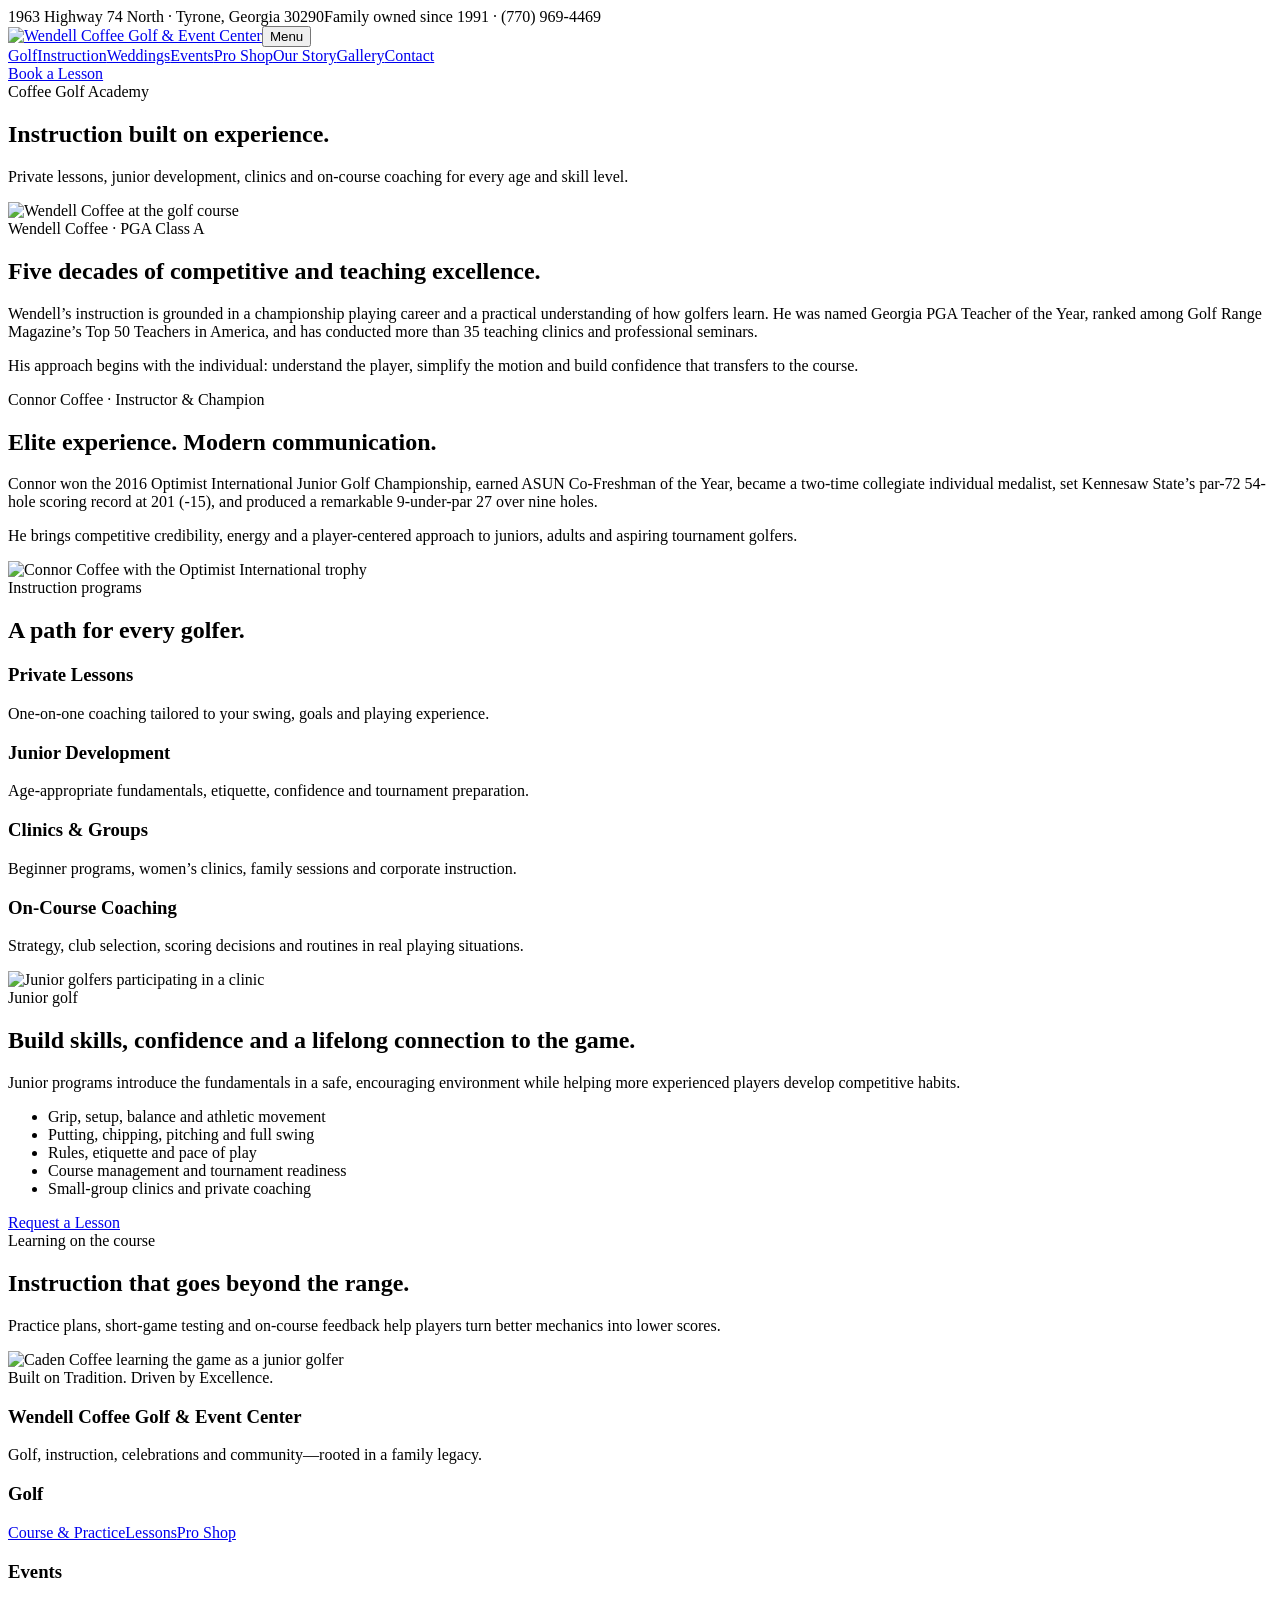
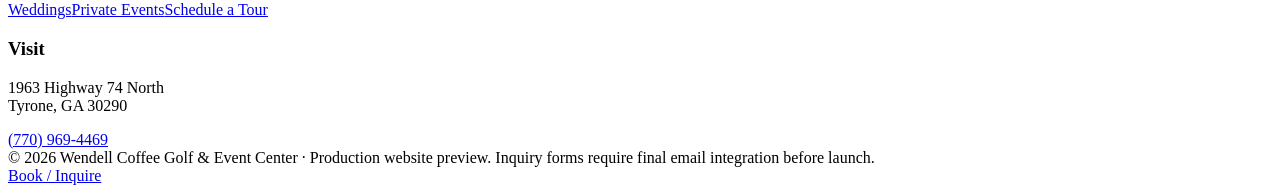
==== academy.html @ 365fe8d8 "Add files via upload" ====
<!doctype html><html lang="en"><head><meta charset="utf-8"><meta name="viewport" content="width=device-width,initial-scale=1"><title>Golf Instruction | Coffee Golf Academy</title><meta name="description" content="Golf lessons with Wendell Coffee and Connor Coffee in Tyrone, Georgia."><link rel="stylesheet" href="assets/css/site.css?v=12"></head><body><div class="top"><div class="wrap"><span>1963 Highway 74 North · Tyrone, Georgia 30290</span><span>Family owned since 1991 · (770) 969-4469</span></div></div><header class="header"><div class="wrap nav"><a class="brand brand-option3" href="index.html"><img src="assets/images/logo-option3-approved.png" alt="Wendell Coffee Golf &amp; Event Center"></a><button class="menuBtn" aria-label="Open navigation">Menu</button><nav class="links"><a href="golf.html">Golf</a><a href="academy.html">Instruction</a><a href="weddings.html">Weddings</a><a href="events.html">Events</a><a href="pro-shop.html">Pro Shop</a><a href="legacy.html">Our Story</a><a href="gallery.html">Gallery</a><a href="contact.html">Contact</a></nav><a class="btn gold" href="contact.html#lesson">Book a Lesson</a></div></header><section class="pagehero academy-hero" style="background-image:url('assets/images/academy-hero-v4.jpg')"><div class="wrap content"><div class="eyebrow">Coffee Golf Academy</div><h1>Instruction built on experience.</h1><p>Private lessons, junior development, clinics and on-course coaching for every age and skill level.</p></div></section><section class="section"><div class="wrap split"><img class="portrait portrait-fit" src="assets/images/wendell-headshot-new.jpg" alt="Wendell Coffee at the golf course"><div><div class="eyebrow">Wendell Coffee · PGA Class A</div><h2>Five decades of competitive and teaching excellence.</h2><p>Wendell’s instruction is grounded in a championship playing career and a practical understanding of how golfers learn. He was named Georgia PGA Teacher of the Year, ranked among Golf Range Magazine’s Top 50 Teachers in America, and has conducted more than 35 teaching clinics and professional seminars.</p><p>His approach begins with the individual: understand the player, simplify the motion and build confidence that transfers to the course.</p></div></div></section><section class="section dark"><div class="wrap split reverse"><div><div class="eyebrow">Connor Coffee · Instructor & Champion</div><h2>Elite experience. Modern communication.</h2><p>Connor won the 2016 Optimist International Junior Golf Championship, earned ASUN Co-Freshman of the Year, became a two-time collegiate individual medalist, set Kennesaw State’s par-72 54-hole scoring record at 201 (-15), and produced a remarkable 9-under-par 27 over nine holes.</p><p>He brings competitive credibility, energy and a player-centered approach to juniors, adults and aspiring tournament golfers.</p></div><img class="portrait" src="assets/images/connor-optimist.jpg" alt="Connor Coffee with the Optimist International trophy"></div></section><section class="section soft"><div class="wrap"><div class="eyebrow center">Instruction programs</div><h2 class="center headline">A path for every golfer.</h2><div class="cards four"><div class="card"><h3>Private Lessons</h3><p>One-on-one coaching tailored to your swing, goals and playing experience.</p></div><div class="card"><h3>Junior Development</h3><p>Age-appropriate fundamentals, etiquette, confidence and tournament preparation.</p></div><div class="card"><h3>Clinics & Groups</h3><p>Beginner programs, women’s clinics, family sessions and corporate instruction.</p></div><div class="card"><h3>On-Course Coaching</h3><p>Strategy, club selection, scoring decisions and routines in real playing situations.</p></div></div></div></section><section class="section"><div class="wrap media-feature"><div class="media-frame"><img src="assets/images/junior-golf-group-new.jpg" alt="Junior golfers participating in a clinic"></div><div><div class="eyebrow">Junior golf</div><h2>Build skills, confidence and a lifelong connection to the game.</h2><p class="lead">Junior programs introduce the fundamentals in a safe, encouraging environment while helping more experienced players develop competitive habits.</p><ul class="checklist"><li>Grip, setup, balance and athletic movement</li><li>Putting, chipping, pitching and full swing</li><li>Rules, etiquette and pace of play</li><li>Course management and tournament readiness</li><li>Small-group clinics and private coaching</li></ul><div class="actions"><a class="btn gold" href="contact.html#lesson">Request a Lesson</a></div></div></div></section><section class="section dark"><div class="wrap split reverse"><div><div class="eyebrow">Learning on the course</div><h2>Instruction that goes beyond the range.</h2><p class="lead">Practice plans, short-game testing and on-course feedback help players turn better mechanics into lower scores.</p></div><img class="wide" src="assets/images/caden-learning-on-course.jpg" alt="Caden Coffee learning the game as a junior golfer"></div></section><footer class="footer"><div class="wrap"><div class="footergrid"><div><div class="eyebrow">Built on Tradition. Driven by Excellence.</div><h3>Wendell Coffee Golf & Event Center</h3><p>Golf, instruction, celebrations and community—rooted in a family legacy.</p></div><div><h3>Golf</h3><a href="golf.html">Course & Practice</a><a href="academy.html">Lessons</a><a href="pro-shop.html">Pro Shop</a></div><div><h3>Events</h3><a href="weddings.html">Weddings</a><a href="events.html">Private Events</a><a href="contact.html">Schedule a Tour</a></div><div><h3>Visit</h3><p>1963 Highway 74 North<br>Tyrone, GA 30290</p><a href="tel:17709694469">(770) 969-4469</a></div></div><div class="copy">© 2026 Wendell Coffee Golf & Event Center · Production website preview. Inquiry forms require final email integration before launch.</div></div></footer><div class="mobileCta"><a class="btn gold" href="contact.html">Book / Inquire</a></div><script src="assets/js/site.js?v=12"></script></body></html>
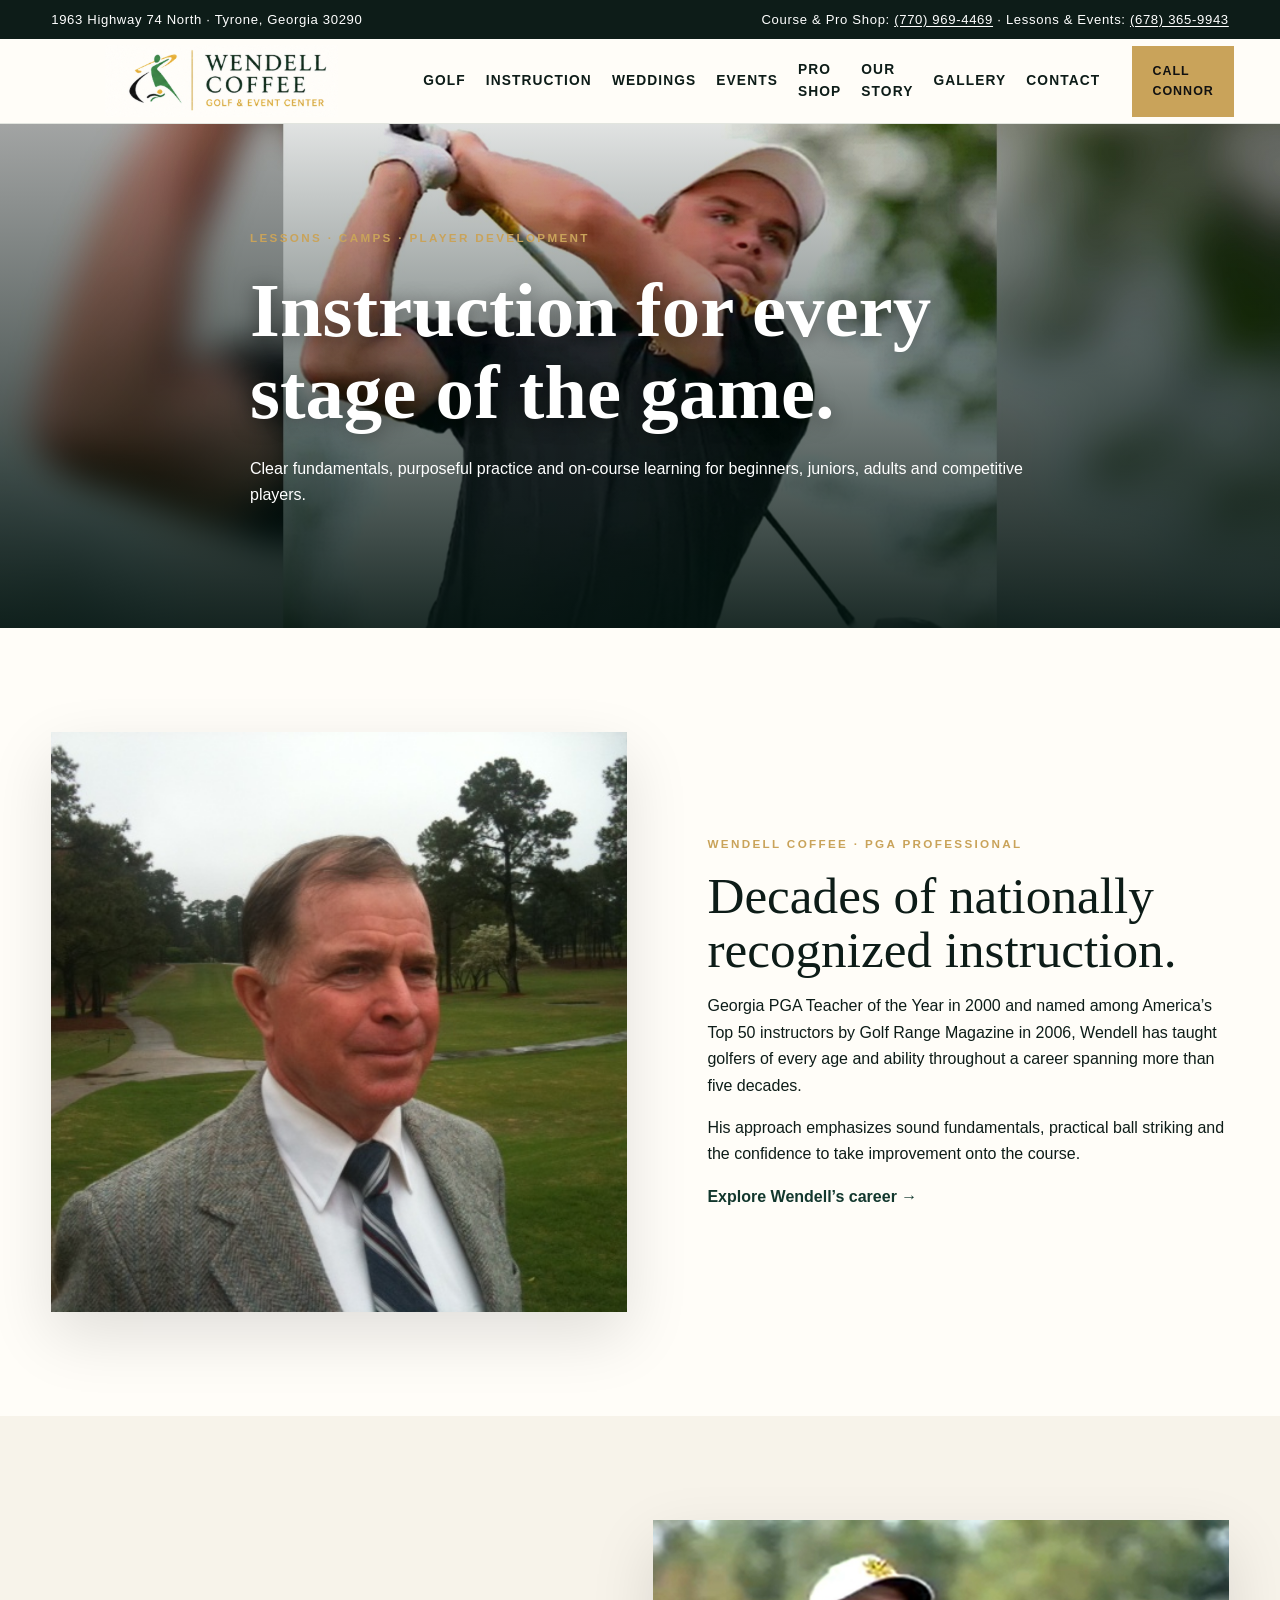
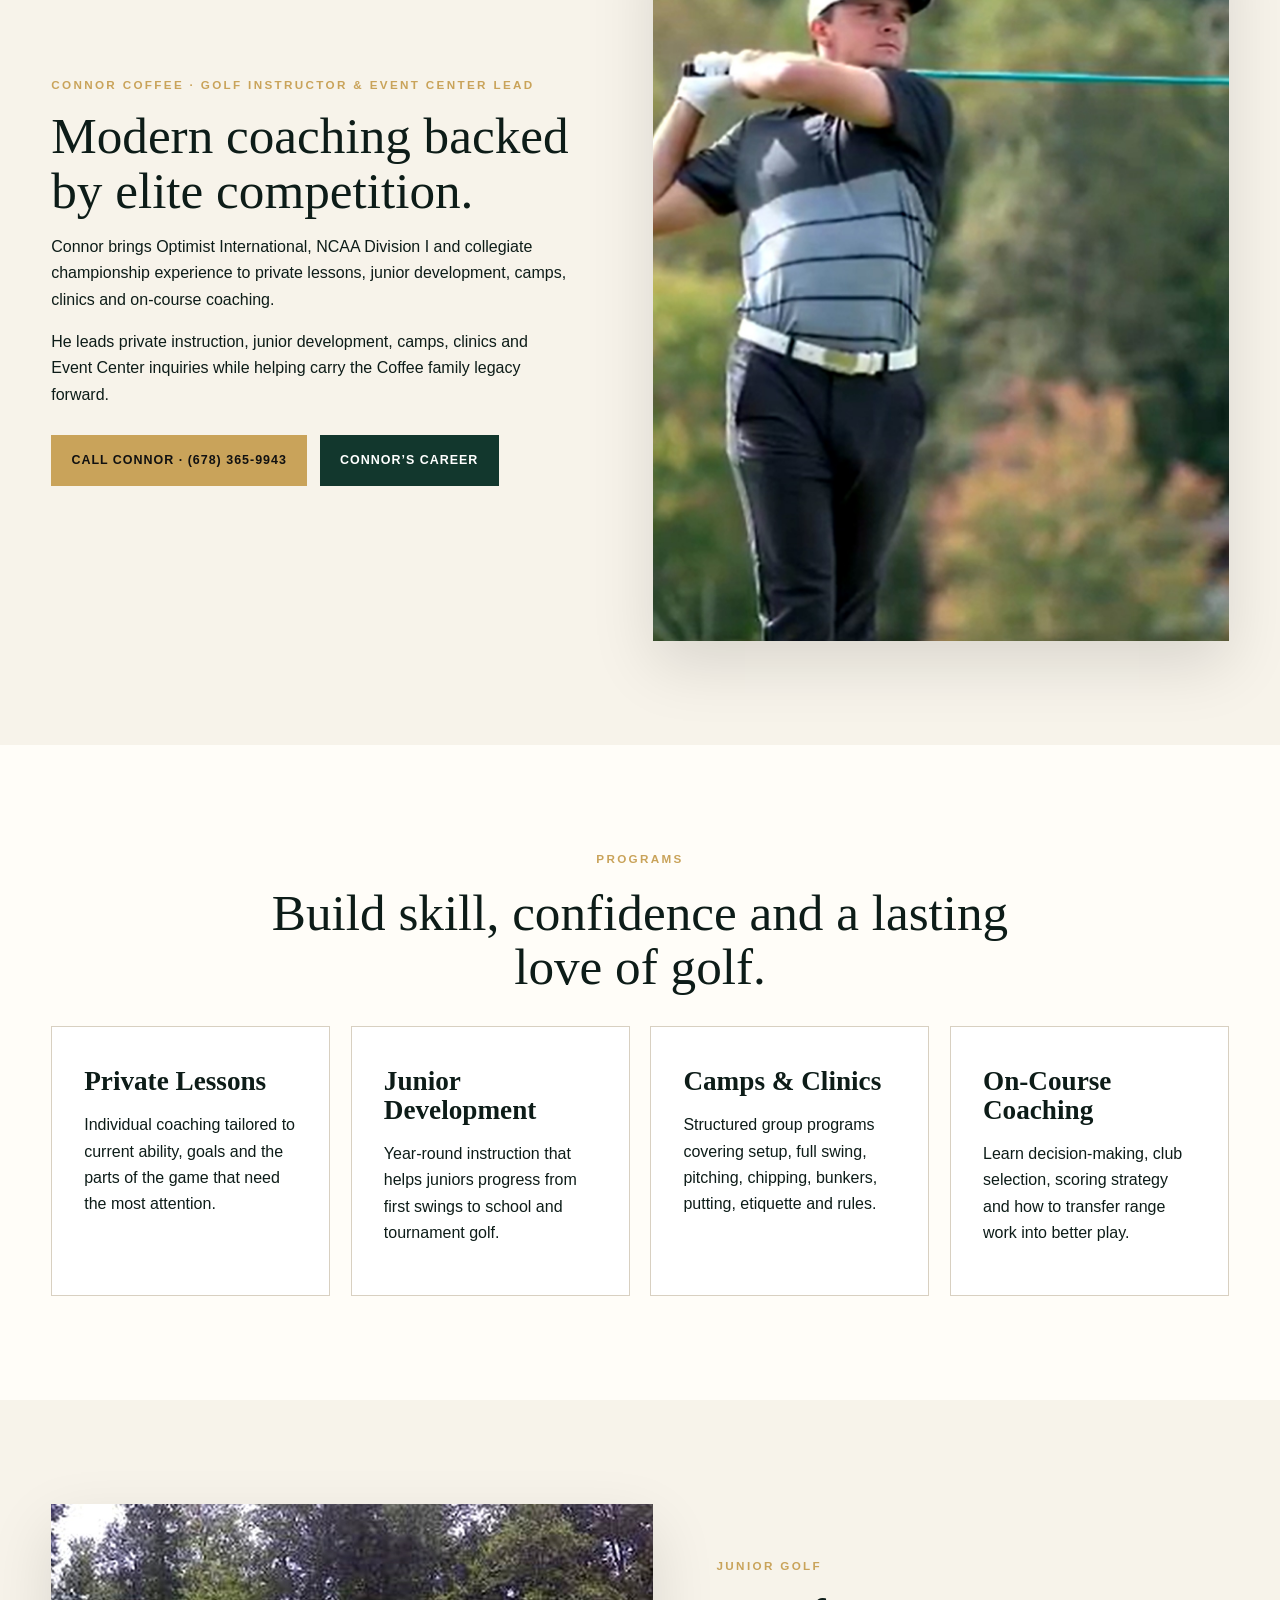
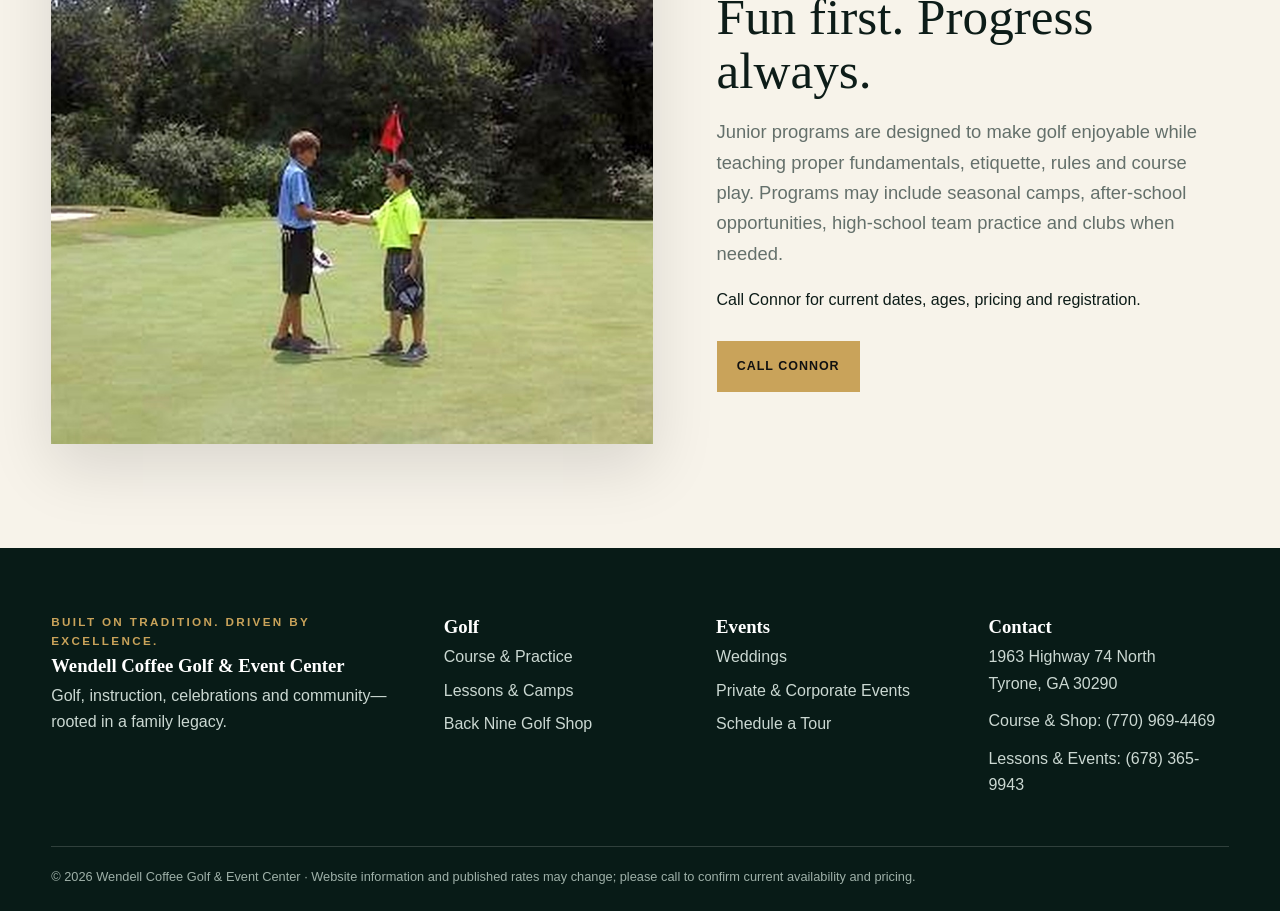
==== commit 35187781: "UPDATED FILES" ====
--- a/academy.html
+++ b/academy.html
@@ -1 +1,5 @@
-<!doctype html><html lang="en"><head><meta charset="utf-8"><meta name="viewport" content="width=device-width,initial-scale=1"><title>Golf Instruction | Coffee Golf Academy</title><meta name="description" content="Golf lessons with Wendell Coffee and Connor Coffee in Tyrone, Georgia."><link rel="stylesheet" href="assets/css/site.css?v=12"></head><body><div class="top"><div class="wrap"><span>1963 Highway 74 North · Tyrone, Georgia 30290</span><span>Family owned since 1991 · (770) 969-4469</span></div></div><header class="header"><div class="wrap nav"><a class="brand brand-option3" href="index.html"><img src="assets/images/logo-option3-approved.png" alt="Wendell Coffee Golf &amp; Event Center"></a><button class="menuBtn" aria-label="Open navigation">Menu</button><nav class="links"><a href="golf.html">Golf</a><a href="academy.html">Instruction</a><a href="weddings.html">Weddings</a><a href="events.html">Events</a><a href="pro-shop.html">Pro Shop</a><a href="legacy.html">Our Story</a><a href="gallery.html">Gallery</a><a href="contact.html">Contact</a></nav><a class="btn gold" href="contact.html#lesson">Book a Lesson</a></div></header><section class="pagehero academy-hero" style="background-image:url('assets/images/academy-hero-v4.jpg')"><div class="wrap content"><div class="eyebrow">Coffee Golf Academy</div><h1>Instruction built on experience.</h1><p>Private lessons, junior development, clinics and on-course coaching for every age and skill level.</p></div></section><section class="section"><div class="wrap split"><img class="portrait portrait-fit" src="assets/images/wendell-headshot-new.jpg" alt="Wendell Coffee at the golf course"><div><div class="eyebrow">Wendell Coffee · PGA Class A</div><h2>Five decades of competitive and teaching excellence.</h2><p>Wendell’s instruction is grounded in a championship playing career and a practical understanding of how golfers learn. He was named Georgia PGA Teacher of the Year, ranked among Golf Range Magazine’s Top 50 Teachers in America, and has conducted more than 35 teaching clinics and professional seminars.</p><p>His approach begins with the individual: understand the player, simplify the motion and build confidence that transfers to the course.</p></div></div></section><section class="section dark"><div class="wrap split reverse"><div><div class="eyebrow">Connor Coffee · Instructor & Champion</div><h2>Elite experience. Modern communication.</h2><p>Connor won the 2016 Optimist International Junior Golf Championship, earned ASUN Co-Freshman of the Year, became a two-time collegiate individual medalist, set Kennesaw State’s par-72 54-hole scoring record at 201 (-15), and produced a remarkable 9-under-par 27 over nine holes.</p><p>He brings competitive credibility, energy and a player-centered approach to juniors, adults and aspiring tournament golfers.</p></div><img class="portrait" src="assets/images/connor-optimist.jpg" alt="Connor Coffee with the Optimist International trophy"></div></section><section class="section soft"><div class="wrap"><div class="eyebrow center">Instruction programs</div><h2 class="center headline">A path for every golfer.</h2><div class="cards four"><div class="card"><h3>Private Lessons</h3><p>One-on-one coaching tailored to your swing, goals and playing experience.</p></div><div class="card"><h3>Junior Development</h3><p>Age-appropriate fundamentals, etiquette, confidence and tournament preparation.</p></div><div class="card"><h3>Clinics & Groups</h3><p>Beginner programs, women’s clinics, family sessions and corporate instruction.</p></div><div class="card"><h3>On-Course Coaching</h3><p>Strategy, club selection, scoring decisions and routines in real playing situations.</p></div></div></div></section><section class="section"><div class="wrap media-feature"><div class="media-frame"><img src="assets/images/junior-golf-group-new.jpg" alt="Junior golfers participating in a clinic"></div><div><div class="eyebrow">Junior golf</div><h2>Build skills, confidence and a lifelong connection to the game.</h2><p class="lead">Junior programs introduce the fundamentals in a safe, encouraging environment while helping more experienced players develop competitive habits.</p><ul class="checklist"><li>Grip, setup, balance and athletic movement</li><li>Putting, chipping, pitching and full swing</li><li>Rules, etiquette and pace of play</li><li>Course management and tournament readiness</li><li>Small-group clinics and private coaching</li></ul><div class="actions"><a class="btn gold" href="contact.html#lesson">Request a Lesson</a></div></div></div></section><section class="section dark"><div class="wrap split reverse"><div><div class="eyebrow">Learning on the course</div><h2>Instruction that goes beyond the range.</h2><p class="lead">Practice plans, short-game testing and on-course feedback help players turn better mechanics into lower scores.</p></div><img class="wide" src="assets/images/caden-learning-on-course.jpg" alt="Caden Coffee learning the game as a junior golfer"></div></section><footer class="footer"><div class="wrap"><div class="footergrid"><div><div class="eyebrow">Built on Tradition. Driven by Excellence.</div><h3>Wendell Coffee Golf & Event Center</h3><p>Golf, instruction, celebrations and community—rooted in a family legacy.</p></div><div><h3>Golf</h3><a href="golf.html">Course & Practice</a><a href="academy.html">Lessons</a><a href="pro-shop.html">Pro Shop</a></div><div><h3>Events</h3><a href="weddings.html">Weddings</a><a href="events.html">Private Events</a><a href="contact.html">Schedule a Tour</a></div><div><h3>Visit</h3><p>1963 Highway 74 North<br>Tyrone, GA 30290</p><a href="tel:17709694469">(770) 969-4469</a></div></div><div class="copy">© 2026 Wendell Coffee Golf & Event Center · Production website preview. Inquiry forms require final email integration before launch.</div></div></footer><div class="mobileCta"><a class="btn gold" href="contact.html">Book / Inquire</a></div><script src="assets/js/site.js?v=12"></script></body></html>+<!doctype html><html lang="en"><head><meta charset="utf-8"><meta name="viewport" content="width=device-width,initial-scale=1"><title>Golf Instruction & Junior Golf | Wendell Coffee Golf Center</title><meta name="description" content="Private golf lessons, junior golf, camps, clinics and on-course coaching led by Wendell and Connor Coffee."><link rel="stylesheet" href="assets/css/site.css?v=14"></head><body class=""><div class="top"><div class="wrap"><span>1963 Highway 74 North · Tyrone, Georgia 30290</span><span>Course & Pro Shop: <a href="tel:17709694469">(770) 969-4469</a> · Lessons & Events: <a href="tel:16783659943">(678) 365-9943</a></span></div></div><header class="header"><div class="wrap nav"><a class="brand brand-option3" href="index.html"><img src="assets/images/logo-option3-approved.png" alt="Wendell Coffee Golf &amp; Event Center"></a><button class="menuBtn" aria-label="Open navigation">Menu</button><nav class="links"><a href="golf.html">Golf</a><a href="academy.html">Instruction</a><a href="weddings.html">Weddings</a><a href="events.html">Events</a><a href="pro-shop.html">Pro Shop</a><a href="legacy.html">Our Story</a><a href="gallery.html">Gallery</a><a href="contact.html">Contact</a></nav><a class="btn gold" href="tel:16783659943">Call Connor</a></div></header><section class="pagehero academy-hero" style="background-image:url('assets/images/academy-hero-v4.jpg')"><div class="wrap content"><div class="eyebrow">Lessons · Camps · Player Development</div><h1>Instruction for every stage of the game.</h1><p>Clear fundamentals, purposeful practice and on-course learning for beginners, juniors, adults and competitive players.</p></div></section>
+<section class="section"><div class="wrap split"><img class="portrait" src="assets/images/wendell-headshot-new.jpg" alt="Wendell Coffee teaching golf"><div><div class="eyebrow">Wendell Coffee · PGA Professional</div><h2>Decades of nationally recognized instruction.</h2><p>Georgia PGA Teacher of the Year in 2000 and named among America’s Top 50 instructors by Golf Range Magazine in 2006, Wendell has taught golfers of every age and ability throughout a career spanning more than five decades.</p><p>His approach emphasizes sound fundamentals, practical ball striking and the confidence to take improvement onto the course.</p><a class="textlink" href="legacy.html#wendell">Explore Wendell’s career →</a></div></div></section>
+<section class="section soft"><div class="wrap split reverse"><div><div class="eyebrow">Connor Coffee · Golf Instructor & Event Center Lead</div><h2>Modern coaching backed by elite competition.</h2><p>Connor brings Optimist International, NCAA Division I and collegiate championship experience to private lessons, junior development, camps, clinics and on-course coaching.</p><p>He leads private instruction, junior development, camps, clinics and Event Center inquiries while helping carry the Coffee family legacy forward.</p><div class="actions"><a class="btn gold" href="tel:16783659943">Call Connor · (678) 365-9943</a><a class="btn dark" href="legacy.html#connor">Connor’s Career</a></div></div><img class="portrait" src="assets/images/connor-legacy-v7.jpg" alt="Connor Coffee competing"></div></section>
+<section class="section"><div class="wrap"><div class="eyebrow center">Programs</div><h2 class="center headline">Build skill, confidence and a lasting love of golf.</h2><div class="cards four"><article class="card"><h3>Private Lessons</h3><p>Individual coaching tailored to current ability, goals and the parts of the game that need the most attention.</p></article><article class="card"><h3>Junior Development</h3><p>Year-round instruction that helps juniors progress from first swings to school and tournament golf.</p></article><article class="card"><h3>Camps & Clinics</h3><p>Structured group programs covering setup, full swing, pitching, chipping, bunkers, putting, etiquette and rules.</p></article><article class="card"><h3>On-Course Coaching</h3><p>Learn decision-making, club selection, scoring strategy and how to transfer range work into better play.</p></article></div></div></section>
+<section class="section soft"><div class="wrap media-feature"><div class="media-frame"><img src="assets/images/caden-learning-on-course.jpg" alt="Caden Coffee learning golf as a junior"></div><div><div class="eyebrow">Junior golf</div><h2>Fun first. Progress always.</h2><p class="lead">Junior programs are designed to make golf enjoyable while teaching proper fundamentals, etiquette, rules and course play. Programs may include seasonal camps, after-school opportunities, high-school team practice and clubs when needed.</p><p>Call Connor for current dates, ages, pricing and registration.</p><div class="actions"><a class="btn gold" href="tel:16783659943">Call Connor</a></div></div></div></section><footer class="footer"><div class="wrap"><div class="footergrid"><div><div class="eyebrow">Built on Tradition. Driven by Excellence.</div><h3>Wendell Coffee Golf &amp; Event Center</h3><p>Golf, instruction, celebrations and community—rooted in a family legacy.</p></div><div><h3>Golf</h3><a href="golf.html">Course & Practice</a><a href="academy.html">Lessons & Camps</a><a href="pro-shop.html">Back Nine Golf Shop</a></div><div><h3>Events</h3><a href="weddings.html">Weddings</a><a href="events.html">Private & Corporate Events</a><a href="contact.html">Schedule a Tour</a></div><div><h3>Contact</h3><p>1963 Highway 74 North<br>Tyrone, GA 30290</p><a href="tel:17709694469">Course & Shop: (770) 969-4469</a><a href="tel:16783659943">Lessons & Events: (678) 365-9943</a></div></div><div class="copy">© 2026 Wendell Coffee Golf & Event Center · Website information and published rates may change; please call to confirm current availability and pricing.</div></div></footer><div class="mobileCta"><a class="btn gold" href="tel:16783659943">Call Connor</a></div><script src="assets/js/site.js?v=14"></script></body></html>
--- a/assets/css/site.css
+++ b/assets/css/site.css
@@ -0,0 +1,49 @@
+
+:root{--ink:#0d1c18;--forest:#12372d;--forest2:#0b2b24;--gold:#c9a35a;--ivory:#f7f3ea;--paper:#fffdf8;--muted:#64706b;--line:#d8d0c1;--shadow:0 24px 60px rgba(0,0,0,.12)}
+*{box-sizing:border-box}html{scroll-behavior:smooth}body{margin:0;font-family:Inter,Arial,sans-serif;color:var(--ink);background:var(--paper);line-height:1.65}img{display:block;width:100%}a{color:inherit;text-decoration:none}.wrap{width:min(1180px,92vw);margin:auto}.top{background:var(--ink);color:#fff;font-size:.82rem;letter-spacing:.05em}.top .wrap{display:flex;justify-content:space-between;padding:.55rem 0}.header{position:sticky;top:0;z-index:20;background:rgba(255,253,248,.96);backdrop-filter:blur(14px);border-bottom:1px solid rgba(18,55,45,.12)}.nav{display:flex;align-items:center;gap:2rem;min-height:84px}.brand{display:flex;align-items:center;gap:.9rem;margin-right:auto}.brand img{width:56px;height:56px;object-fit:contain}.brand strong{display:block;font-family:Georgia,serif;font-size:1.18rem;letter-spacing:.03em}.brand small{display:block;text-transform:uppercase;letter-spacing:.15em;font-size:.65rem}.links{display:flex;gap:1.25rem;align-items:center}.links a{font-size:.86rem;text-transform:uppercase;letter-spacing:.08em;font-weight:700}.links a:hover{color:var(--gold)}.menuBtn{display:none}.btn{display:inline-flex;align-items:center;justify-content:center;padding:.88rem 1.2rem;border:1px solid var(--forest);font-weight:800;text-transform:uppercase;letter-spacing:.08em;font-size:.78rem;transition:.25s}.btn:hover{transform:translateY(-2px)}.btn.gold{background:var(--gold);border-color:var(--gold);color:#111}.btn.dark{background:var(--forest);color:#fff}.btn.light{border-color:#fff;color:#fff}.hero{min-height:78vh;display:flex;align-items:flex-end;position:relative;background-size:cover;background-position:center}.hero:after{content:"";position:absolute;inset:0;background:linear-gradient(90deg,rgba(3,18,15,.88),rgba(3,18,15,.3) 60%,rgba(3,18,15,.15))}.hero .content{position:relative;z-index:1;color:#fff;padding:7rem 0 6rem;max-width:760px}.eyebrow{text-transform:uppercase;letter-spacing:.2em;font-weight:800;font-size:.73rem;color:var(--gold)}h1,h2,h3{font-family:Georgia,serif;line-height:1.06;margin:.3em 0}.hero h1{font-size:clamp(3rem,7vw,6.8rem);font-weight:500}.hero h1 em{color:var(--gold);font-weight:400}.hero p{font-size:1.15rem;max-width:680px}.actions{display:flex;gap:.8rem;flex-wrap:wrap;margin-top:1.7rem}.section{padding:6.5rem 0}.section.dark{background:var(--forest2);color:#fff}.section.soft{background:var(--ivory)}.section h2{font-size:clamp(2.2rem,4vw,4.4rem);font-weight:500}.lead{font-size:1.15rem;color:var(--muted)}.dark .lead{color:#d9e3de}.split{display:grid;grid-template-columns:1.05fr .95fr;gap:5rem;align-items:center}.split.reverse{grid-template-columns:.95fr 1.05fr}.portrait{min-height:580px;object-fit:cover;box-shadow:var(--shadow)}.wide{aspect-ratio:16/8;object-fit:cover;box-shadow:var(--shadow)}.story-image{min-height:520px;object-fit:cover}.feature-band{position:relative;min-height:620px;background-size:cover;background-position:center;display:flex;align-items:center}.feature-band:after{content:"";position:absolute;inset:0;background:linear-gradient(90deg,rgba(5,20,16,.86),rgba(5,20,16,.2))}.feature-band .panel{position:relative;z-index:1;color:#fff;width:min(600px,90vw);margin-left:max(4vw,calc((100vw - 1180px)/2));padding:3rem;background:rgba(7,31,25,.72);border-left:4px solid var(--gold);backdrop-filter:blur(8px)}.feature-band h2{font-size:clamp(2.4rem,5vw,4.8rem)}.stats{display:flex;justify-content:space-between;gap:1rem;flex-wrap:wrap;border-top:1px solid rgba(255,255,255,.25);border-bottom:1px solid rgba(255,255,255,.25);padding:2rem 0}.stat strong{display:block;font-family:Georgia,serif;font-size:2.6rem;color:var(--gold)}.stat span{font-size:.8rem;text-transform:uppercase;letter-spacing:.11em}.pagehero{min-height:56vh;display:flex;align-items:flex-end;position:relative;background-size:cover;background-position:center}.pagehero:after{content:"";position:absolute;inset:0;background:linear-gradient(0deg,rgba(3,20,16,.9),rgba(3,20,16,.12))}.pagehero .content{position:relative;z-index:1;color:#fff;padding:5rem 0}.pagehero h1{font-size:clamp(3.1rem,6vw,6rem)}.stack{display:flex;flex-direction:column;gap:6rem}.stack article{display:grid;grid-template-columns:1.1fr .9fr;gap:4rem;align-items:center}.stack article:nth-child(even){grid-template-columns:.9fr 1.1fr}.stack article:nth-child(even) img{order:2}.stack img{aspect-ratio:16/10;object-fit:cover;box-shadow:var(--shadow)}.timeline{border-left:2px solid var(--gold);padding-left:2rem}.timeline .item{margin:0 0 2.4rem}.timeline strong{color:var(--gold);font-size:1.4rem}.quote{font-family:Georgia,serif;font-size:2rem;line-height:1.3;border-left:4px solid var(--gold);padding-left:2rem}.gallery-flow{display:flex;flex-direction:column;gap:5rem}.gallery-item{display:grid;grid-template-columns:1fr .65fr;gap:3rem;align-items:center}.gallery-item:nth-child(even){grid-template-columns:.65fr 1fr}.gallery-item:nth-child(even) img{order:2}.gallery-item img{max-height:760px;object-fit:cover;box-shadow:var(--shadow)}.caption h3{font-size:2rem}.tag{font-size:.75rem;text-transform:uppercase;letter-spacing:.16em;color:var(--gold);font-weight:800}.form{display:grid;gap:1rem}.form input,.form textarea,.form select{padding:1rem;border:1px solid var(--line);background:#fff;font:inherit}.form textarea{min-height:150px}.footer{background:#081b17;color:#fff;padding:4rem 0 1.5rem}.footergrid{display:grid;grid-template-columns:1.5fr 1fr 1fr 1fr;gap:2rem}.footer a,.footer p{display:block;color:#cbd8d2;margin:.45rem 0}.copy{border-top:1px solid rgba(255,255,255,.16);margin-top:2.5rem;padding-top:1.2rem;color:#9eb0a8;font-size:.8rem}.notice{background:#f0e6d1;border-left:4px solid var(--gold);padding:1rem 1.2rem}.cards{display:grid;grid-template-columns:repeat(3,1fr);gap:1.3rem}.card{background:#fff;padding:2rem;border:1px solid var(--line)}.card h3{font-size:1.7rem}.mobileCta{display:none}
+@media(max-width:900px){.links{display:none;position:absolute;left:0;right:0;top:84px;background:var(--paper);padding:1rem 4vw;flex-direction:column;align-items:flex-start;border-bottom:1px solid var(--line)}.links.open{display:flex}.menuBtn{display:block;border:1px solid var(--forest);background:transparent;padding:.7rem}.nav>.btn{display:none}.split,.split.reverse,.stack article,.stack article:nth-child(even),.gallery-item,.gallery-item:nth-child(even),.footergrid,.cards{grid-template-columns:1fr}.stack article:nth-child(even) img,.gallery-item:nth-child(even) img{order:0}.hero{min-height:70vh}.hero .content{padding:5rem 0}.section{padding:4.2rem 0}.portrait{min-height:420px}.feature-band .panel{margin:2rem;width:auto}.top .wrap{flex-direction:column;gap:.2rem}.mobileCta{display:block;position:fixed;bottom:16px;right:16px;z-index:30}.mobileCta .btn{box-shadow:0 8px 25px rgba(0,0,0,.25)}}
+
+/* v4 refinement */
+.hero-v4{background-position:center 48%}.center{text-align:center}.headline{max-width:820px;margin:.35em auto 2rem}.profile-grid{display:grid;grid-template-columns:1fr 1fr;gap:2rem}.profile-card{display:grid;grid-template-columns:220px 1fr;gap:1.6rem;align-items:center;border:1px solid var(--line);background:#fff;padding:1.3rem}.profile-card img{width:220px;height:300px;object-fit:cover}.profile-card h3{font-size:2rem}.textlink{font-weight:800;color:var(--forest)}.home-stats{margin-top:3rem;color:var(--ink)}.home-stats .stat span{color:var(--muted)}.media-feature{display:grid;grid-template-columns:1.08fr .92fr;gap:4rem;align-items:center}.media-feature.reverse{grid-template-columns:.92fr 1.08fr}.media-feature.reverse>div:first-child{order:1}.media-feature.reverse>.media-frame{order:2}.media-frame{height:540px;background:#e8e4da;overflow:hidden;box-shadow:var(--shadow)}.media-frame img{width:100%;height:100%;object-fit:cover}.media-frame.contain img{object-fit:contain;background:#ece7dc}.academy-hero{background-position:center 40%}.wedding-pagehero{background-position:center 44%}.portrait-fit{object-position:center 30%}.fit-contain{object-fit:contain!important;background:#eee8dc}.cards.four{grid-template-columns:repeat(4,1fr)}.checklist{padding-left:1.2rem}.checklist li{margin:.5rem 0}.event-grid{display:grid;grid-template-columns:repeat(3,1fr);gap:1.5rem}.event-grid article{background:#fff;border:1px solid var(--line);padding-bottom:1.3rem}.event-grid img{aspect-ratio:4/3;object-fit:cover}.event-grid h3,.event-grid p{margin-left:1.2rem;margin-right:1.2rem}.gallery-grid{display:grid;grid-template-columns:repeat(3,1fr);gap:1.3rem}.gallery-grid figure{margin:0;background:#fff;border:1px solid var(--line);overflow:hidden}.gallery-grid img{width:100%;height:320px;object-fit:cover}.gallery-grid figcaption{padding:1rem 1.1rem;font-family:Georgia,serif;font-size:1.05rem}.gallery-grid figcaption span{display:block;color:var(--gold);font-family:Inter,Arial,sans-serif;text-transform:uppercase;letter-spacing:.14em;font-size:.7rem;font-weight:800;margin-bottom:.25rem}.stack article img.fit-contain{height:520px;aspect-ratio:auto}.pagehero{background-color:#15382f}.pagehero .content{max-width:780px}.pagehero h1{text-shadow:0 3px 20px rgba(0,0,0,.5)}
+@media(max-width:1050px){.profile-card{grid-template-columns:160px 1fr}.profile-card img{width:160px;height:240px}.cards.four{grid-template-columns:repeat(2,1fr)}}
+@media(max-width:900px){.profile-grid,.media-feature,.media-feature.reverse,.event-grid,.gallery-grid{grid-template-columns:1fr}.media-feature.reverse>div:first-child,.media-feature.reverse>.media-frame{order:initial}.profile-card{grid-template-columns:130px 1fr}.profile-card img{width:130px;height:190px}.media-frame{height:380px}.gallery-grid{grid-template-columns:repeat(2,1fr)}.gallery-grid img{height:260px}}
+@media(max-width:580px){.profile-card{grid-template-columns:1fr}.profile-card img{width:100%;height:340px}.cards.four,.gallery-grid{grid-template-columns:1fr}.gallery-grid img{height:300px}}
+
+/* v5 production punch-list refinements */
+.hero-v4{background-position:center 48%}
+.pagehero[style*="par3-hero-ai"]{background-position:center 52%}
+.wedding-pagehero{background-position:center 50%}
+.pagehero[style*="events-reception-ai"]{background-position:center 48%}
+.stack img,.event-grid img,.gallery-grid img{aspect-ratio:16/9;object-fit:cover}
+.stack article img.fit-contain{height:auto;aspect-ratio:16/9;object-fit:cover!important;background:transparent}
+.gallery-grid img{height:auto;aspect-ratio:16/9}
+.event-grid img{height:auto}
+.media-frame img{object-position:center}
+
+/* v6 requested image-fit corrections */
+.gallery-grid img.full-view{object-fit:contain;background:#10251f}
+.stack img.full-view{object-fit:contain!important;background:#10251f}
+.pagehero[style*="events-hero-v6"]{background-position:center 50%}
+
+/* Version 7 refinements */
+.brand img{background:#fffdf8;border-radius:12px;padding:3px;box-shadow:0 1px 5px rgba(0,0,0,.08)}
+.pagehero[style*="events-hero-v7"]{background-position:center 48%}
+
+/* Version 8 refinements */
+.brand img{background:transparent;border-radius:0;padding:0;box-shadow:none;image-rendering:auto}
+.pagehero[style*="events-hero-v8"]{background-position:center 52%}
+
+/* Version 10: selected Option 3 primary logo */
+.brand-option3{display:flex;align-items:center;flex:0 0 auto;margin-right:auto}.brand-option3 img{width:330px;height:auto;max-height:72px;object-fit:contain}@media (max-width:1180px){.brand-option3 img{width:265px}.nav{gap:1rem}}@media (max-width:760px){.brand-option3 img{width:220px;max-height:62px}}@media (max-width:440px){.brand-option3 img{width:185px}}
+
+/* Version 11: approved Option 3 logo image, no overlays */
+.brand-option3{display:flex;align-items:center;flex:0 0 auto;margin-right:auto;overflow:visible}
+.brand-option3 img{display:block;width:340px!important;height:auto!important;max-height:72px!important;object-fit:contain!important;background:transparent!important;border:0!important;border-radius:0!important;padding:0!important;box-shadow:none!important;filter:none!important;mix-blend-mode:normal!important;opacity:1!important}
+@media(max-width:1180px){.brand-option3 img{width:270px!important}}
+@media(max-width:760px){.brand-option3 img{width:220px!important;max-height:62px!important}}
+@media(max-width:440px){.brand-option3 img{width:185px!important}}
+
+/* Version 13: production information, leadership and pricing */
+.top a{color:#fff;text-decoration:underline;text-underline-offset:2px}.leadership-note{margin:2.2rem auto 0;padding:1.5rem 1.8rem;border-left:4px solid var(--gold);background:var(--ivory);max-width:820px}.leadership-note strong{font-family:Georgia,serif;font-size:1.6rem;margin-right:.7rem}.leadership-note span{color:var(--gold);font-weight:800;text-transform:uppercase;letter-spacing:.08em;font-size:.75rem}.leadership-note p{margin:.45rem 0 0}.price-grid{display:grid;grid-template-columns:repeat(4,1fr);gap:1.2rem}.price-card{background:#fff;border:1px solid var(--line);padding:1.6rem;text-align:center}.price-card h3{font-size:1.35rem}.price-card strong{display:block;font-family:Georgia,serif;color:var(--forest);font-size:2.25rem;line-height:1.1;margin:.5rem 0 .1rem}.price-card span{display:block;color:var(--muted);font-size:.85rem;margin-bottom:.5rem}.dark-prices .price-card{background:rgba(255,255,255,.06);border-color:rgba(255,255,255,.2)}.dark-prices .price-card strong{color:var(--gold)}.dark-prices .price-card span{color:#d9e3de}.fineprint{margin:1.5rem auto 0;max-width:900px;color:var(--muted);font-size:.9rem}.dark .fineprint{color:#cbd8d2}.leadership-contact{display:grid;grid-template-columns:repeat(3,1fr);gap:1.4rem}.contact-card{padding:2rem;border:1px solid var(--line);background:#fff}.contact-card.featured{border-top:5px solid var(--gold);box-shadow:var(--shadow)}.contact-card h2{font-size:2.2rem}.footergrid a[href^="tel"]{margin-top:.7rem}.event-grid article{height:100%}.event-grid article p{color:var(--muted)}
+@media(max-width:900px){.price-grid,.leadership-contact{grid-template-columns:1fr 1fr}}
+@media(max-width:580px){.price-grid,.leadership-contact{grid-template-columns:1fr}.top .wrap span:last-child{font-size:.76rem}}
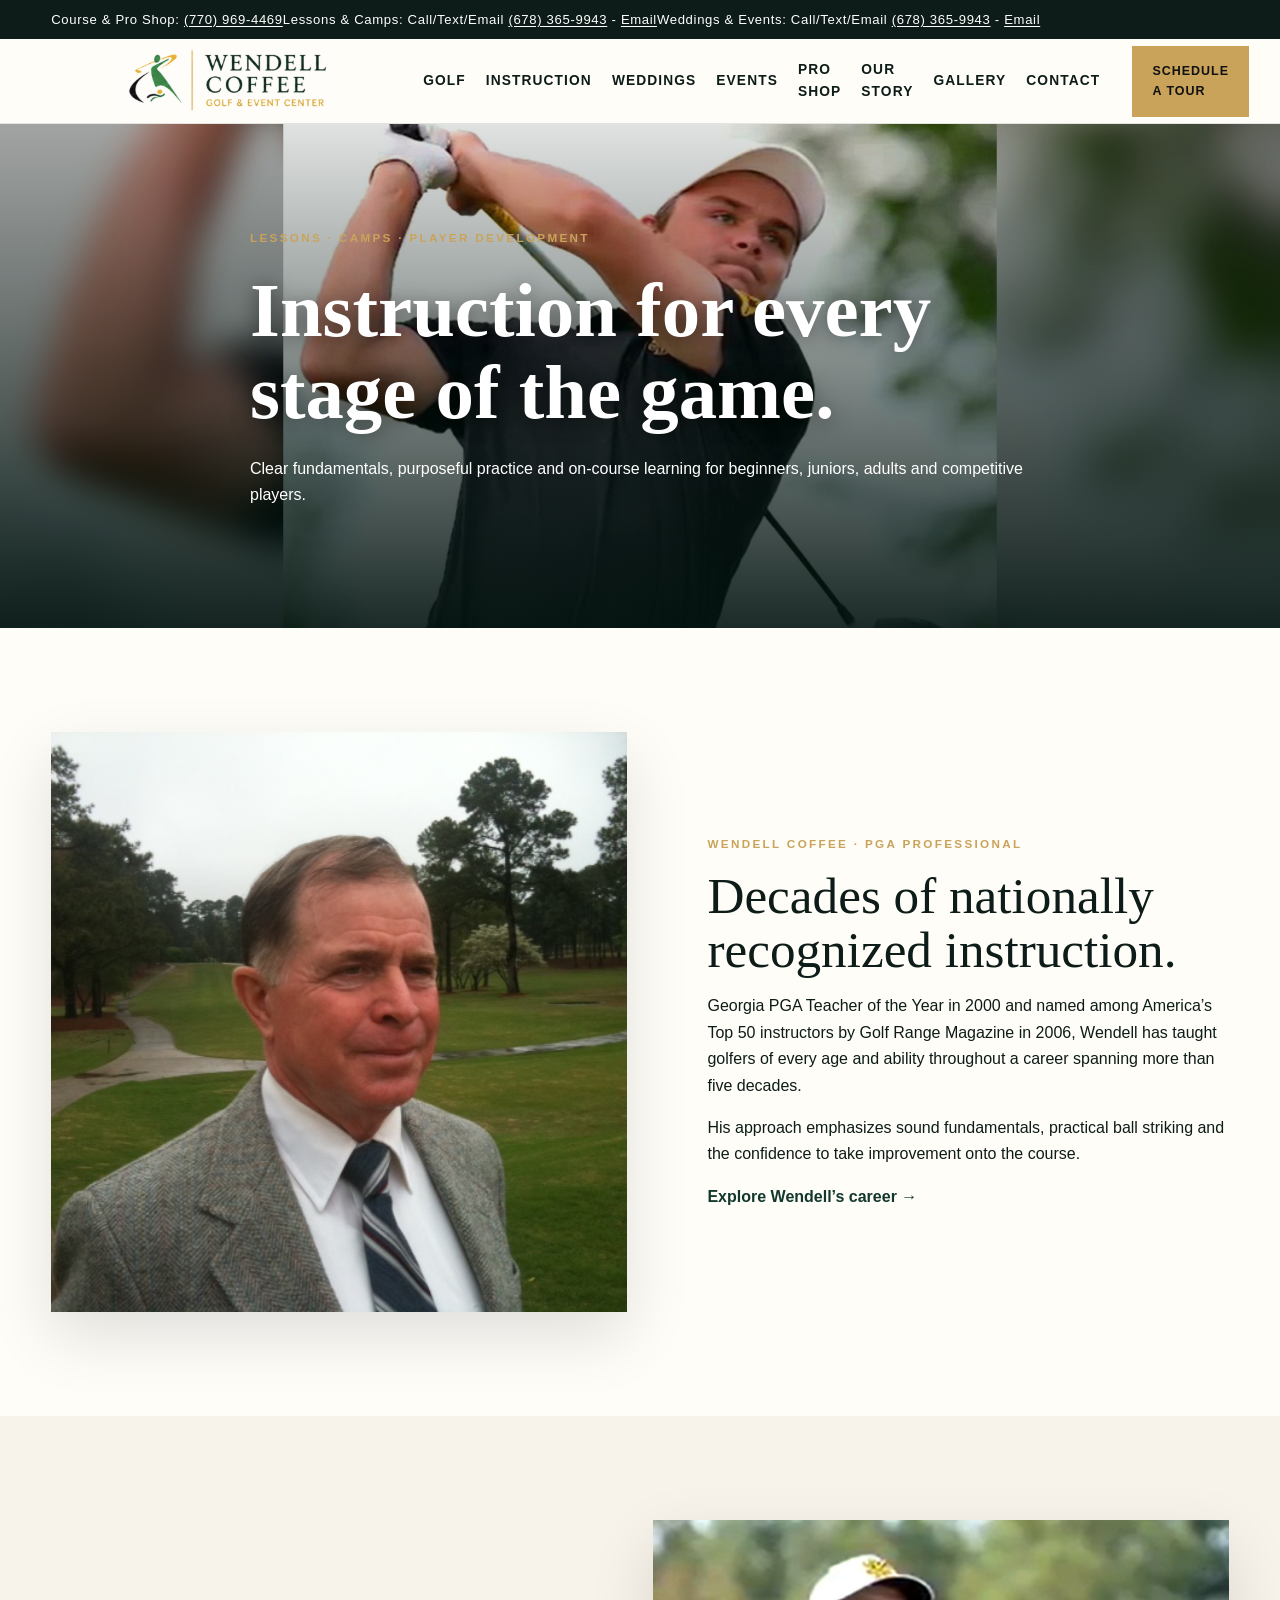
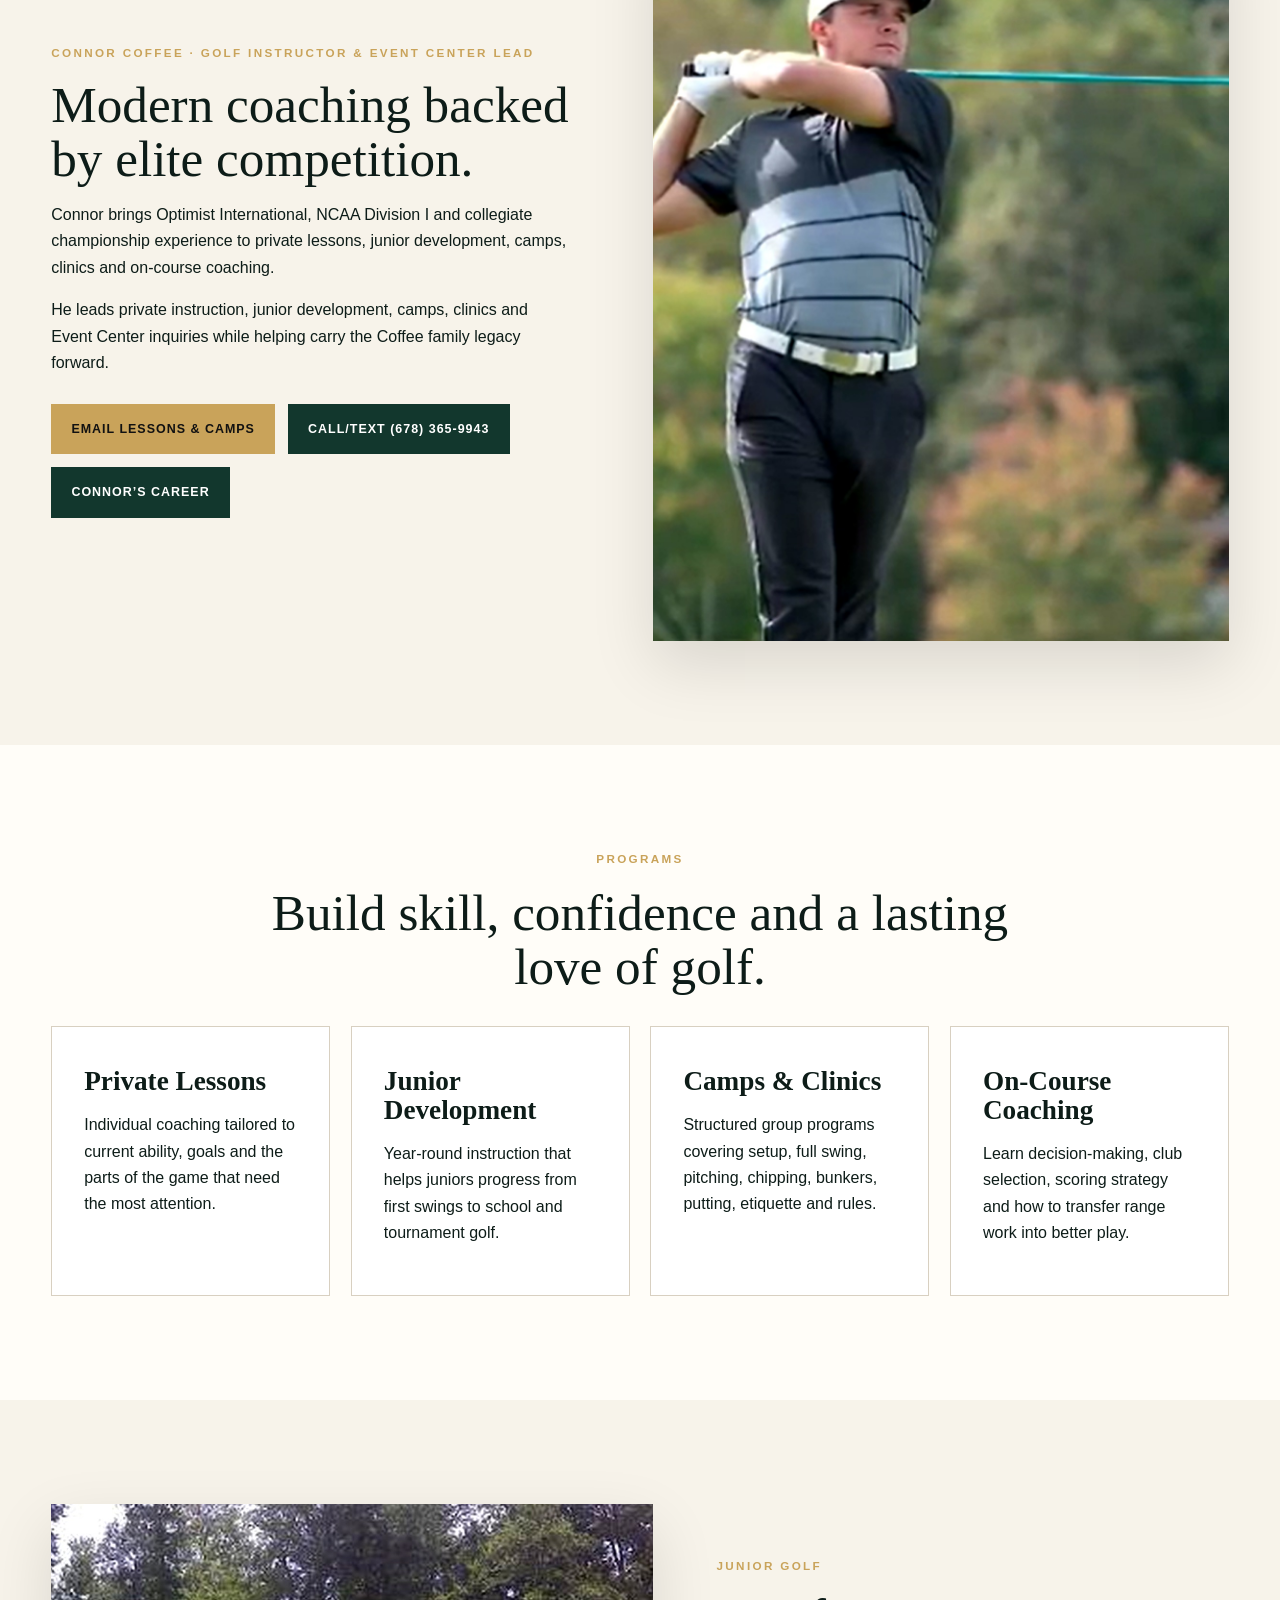
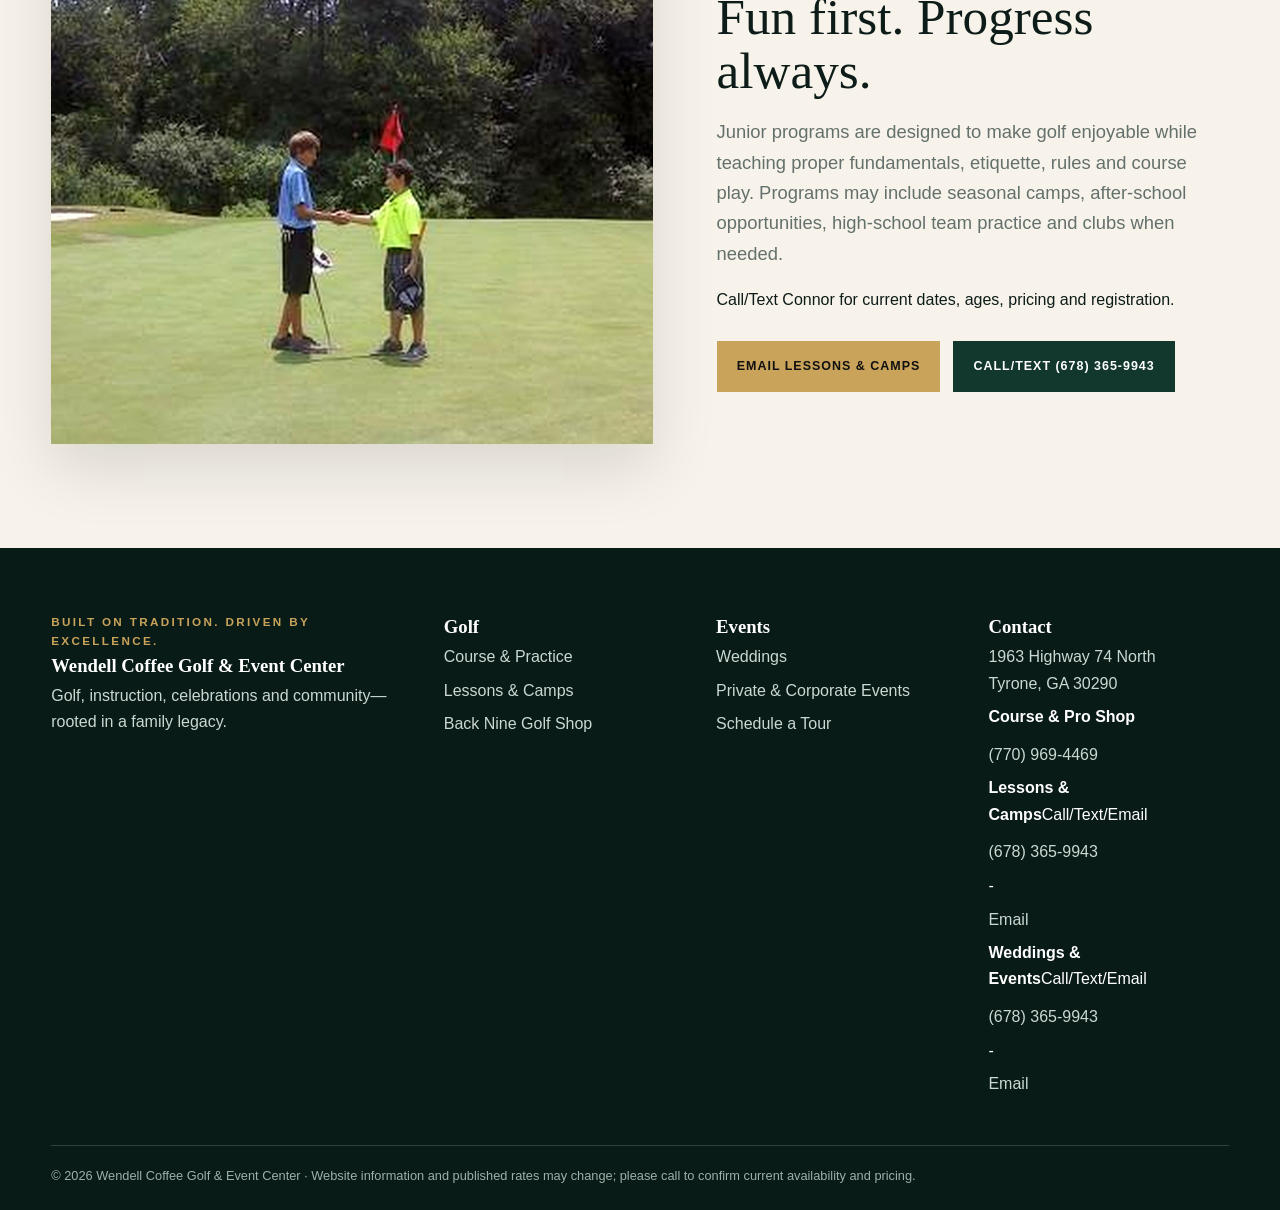
==== commit b01e5acf: "Update website HTML to Project Legacy v23" ====
--- a/academy.html
+++ b/academy.html
@@ -1,5 +1,5 @@
-<!doctype html><html lang="en"><head><meta charset="utf-8"><meta name="viewport" content="width=device-width,initial-scale=1"><title>Golf Instruction & Junior Golf | Wendell Coffee Golf Center</title><meta name="description" content="Private golf lessons, junior golf, camps, clinics and on-course coaching led by Wendell and Connor Coffee."><link rel="stylesheet" href="assets/css/site.css?v=14"></head><body class=""><div class="top"><div class="wrap"><span>1963 Highway 74 North · Tyrone, Georgia 30290</span><span>Course & Pro Shop: <a href="tel:17709694469">(770) 969-4469</a> · Lessons & Events: <a href="tel:16783659943">(678) 365-9943</a></span></div></div><header class="header"><div class="wrap nav"><a class="brand brand-option3" href="index.html"><img src="assets/images/logo-option3-approved.png" alt="Wendell Coffee Golf &amp; Event Center"></a><button class="menuBtn" aria-label="Open navigation">Menu</button><nav class="links"><a href="golf.html">Golf</a><a href="academy.html">Instruction</a><a href="weddings.html">Weddings</a><a href="events.html">Events</a><a href="pro-shop.html">Pro Shop</a><a href="legacy.html">Our Story</a><a href="gallery.html">Gallery</a><a href="contact.html">Contact</a></nav><a class="btn gold" href="tel:16783659943">Call Connor</a></div></header><section class="pagehero academy-hero" style="background-image:url('assets/images/academy-hero-v4.jpg')"><div class="wrap content"><div class="eyebrow">Lessons · Camps · Player Development</div><h1>Instruction for every stage of the game.</h1><p>Clear fundamentals, purposeful practice and on-course learning for beginners, juniors, adults and competitive players.</p></div></section>
+<!doctype html><html lang="en"><head><meta charset="utf-8"><meta name="viewport" content="width=device-width,initial-scale=1"><title>Golf Instruction & Junior Golf | Wendell Coffee Golf Center</title><meta name="description" content="Private golf lessons, junior golf, camps, clinics and on-course coaching led by Wendell and Connor Coffee."><link rel="stylesheet" href="assets/css/site.css?v=23"></head><body class=""><div class="top"><div class="wrap"><div class="top-contact"><span>Course &amp; Pro Shop: <a href="tel:17709694469">(770) 969-4469</a></span><span>Lessons &amp; Camps: Call/Text/Email <a href="tel:16783659943">(678) 365-9943</a> - <a href="mailto:connor.coffee.golf.lessons@gmail.com?subject=Lessons%20or%20Camp%20Inquiry">Email</a></span><span>Weddings &amp; Events: Call/Text/Email <a href="tel:16783659943">(678) 365-9943</a> - <a href="mailto:coffee.event.center@gmail.com?subject=Wedding%20or%20Event%20Inquiry">Email</a></span></div></div></div><header class="header"><div class="wrap nav"><a class="brand brand-option3" href="index.html"><img src="assets/images/logo-option3-approved.png" alt="Wendell Coffee Golf &amp; Event Center"></a><button class="menuBtn" aria-label="Open navigation">Menu</button><nav class="links"><a href="golf.html">Golf</a><a href="academy.html">Instruction</a><a href="weddings.html">Weddings</a><a href="events.html">Events</a><a href="pro-shop.html">Pro Shop</a><a href="legacy.html">Our Story</a><a href="gallery.html">Gallery</a><a href="contact.html">Contact</a></nav><a class="btn gold" href="mailto:coffee.event.center@gmail.com?subject=Schedule%20a%20Tour">Schedule a Tour</a></div></header><section class="pagehero academy-hero" style="background-image:url('assets/images/academy-hero-v4.jpg')"><div class="wrap content"><div class="eyebrow">Lessons · Camps · Player Development</div><h1>Instruction for every stage of the game.</h1><p>Clear fundamentals, purposeful practice and on-course learning for beginners, juniors, adults and competitive players.</p></div></section>
 <section class="section"><div class="wrap split"><img class="portrait" src="assets/images/wendell-headshot-new.jpg" alt="Wendell Coffee teaching golf"><div><div class="eyebrow">Wendell Coffee · PGA Professional</div><h2>Decades of nationally recognized instruction.</h2><p>Georgia PGA Teacher of the Year in 2000 and named among America’s Top 50 instructors by Golf Range Magazine in 2006, Wendell has taught golfers of every age and ability throughout a career spanning more than five decades.</p><p>His approach emphasizes sound fundamentals, practical ball striking and the confidence to take improvement onto the course.</p><a class="textlink" href="legacy.html#wendell">Explore Wendell’s career →</a></div></div></section>
-<section class="section soft"><div class="wrap split reverse"><div><div class="eyebrow">Connor Coffee · Golf Instructor & Event Center Lead</div><h2>Modern coaching backed by elite competition.</h2><p>Connor brings Optimist International, NCAA Division I and collegiate championship experience to private lessons, junior development, camps, clinics and on-course coaching.</p><p>He leads private instruction, junior development, camps, clinics and Event Center inquiries while helping carry the Coffee family legacy forward.</p><div class="actions"><a class="btn gold" href="tel:16783659943">Call Connor · (678) 365-9943</a><a class="btn dark" href="legacy.html#connor">Connor’s Career</a></div></div><img class="portrait" src="assets/images/connor-legacy-v7.jpg" alt="Connor Coffee competing"></div></section>
+<section class="section soft"><div class="wrap split reverse"><div><div class="eyebrow">Connor Coffee · Golf Instructor & Event Center Lead</div><h2>Modern coaching backed by elite competition.</h2><p>Connor brings Optimist International, NCAA Division I and collegiate championship experience to private lessons, junior development, camps, clinics and on-course coaching.</p><p>He leads private instruction, junior development, camps, clinics and Event Center inquiries while helping carry the Coffee family legacy forward.</p><div class="actions"><a class="btn gold" href="mailto:connor.coffee.golf.lessons@gmail.com?subject=Private%20Lesson%20Inquiry">Email Lessons &amp; Camps</a><a class="btn dark" href="tel:16783659943">Call/Text (678) 365-9943</a><a class="btn dark" href="legacy.html#connor">Connor’s Career</a></div></div><img class="portrait" src="assets/images/connor-legacy-v7.jpg" alt="Connor Coffee competing"></div></section>
 <section class="section"><div class="wrap"><div class="eyebrow center">Programs</div><h2 class="center headline">Build skill, confidence and a lasting love of golf.</h2><div class="cards four"><article class="card"><h3>Private Lessons</h3><p>Individual coaching tailored to current ability, goals and the parts of the game that need the most attention.</p></article><article class="card"><h3>Junior Development</h3><p>Year-round instruction that helps juniors progress from first swings to school and tournament golf.</p></article><article class="card"><h3>Camps & Clinics</h3><p>Structured group programs covering setup, full swing, pitching, chipping, bunkers, putting, etiquette and rules.</p></article><article class="card"><h3>On-Course Coaching</h3><p>Learn decision-making, club selection, scoring strategy and how to transfer range work into better play.</p></article></div></div></section>
-<section class="section soft"><div class="wrap media-feature"><div class="media-frame"><img src="assets/images/caden-learning-on-course.jpg" alt="Caden Coffee learning golf as a junior"></div><div><div class="eyebrow">Junior golf</div><h2>Fun first. Progress always.</h2><p class="lead">Junior programs are designed to make golf enjoyable while teaching proper fundamentals, etiquette, rules and course play. Programs may include seasonal camps, after-school opportunities, high-school team practice and clubs when needed.</p><p>Call Connor for current dates, ages, pricing and registration.</p><div class="actions"><a class="btn gold" href="tel:16783659943">Call Connor</a></div></div></div></section><footer class="footer"><div class="wrap"><div class="footergrid"><div><div class="eyebrow">Built on Tradition. Driven by Excellence.</div><h3>Wendell Coffee Golf &amp; Event Center</h3><p>Golf, instruction, celebrations and community—rooted in a family legacy.</p></div><div><h3>Golf</h3><a href="golf.html">Course & Practice</a><a href="academy.html">Lessons & Camps</a><a href="pro-shop.html">Back Nine Golf Shop</a></div><div><h3>Events</h3><a href="weddings.html">Weddings</a><a href="events.html">Private & Corporate Events</a><a href="contact.html">Schedule a Tour</a></div><div><h3>Contact</h3><p>1963 Highway 74 North<br>Tyrone, GA 30290</p><a href="tel:17709694469">Course & Shop: (770) 969-4469</a><a href="tel:16783659943">Lessons & Events: (678) 365-9943</a></div></div><div class="copy">© 2026 Wendell Coffee Golf & Event Center · Website information and published rates may change; please call to confirm current availability and pricing.</div></div></footer><div class="mobileCta"><a class="btn gold" href="tel:16783659943">Call Connor</a></div><script src="assets/js/site.js?v=14"></script></body></html>+<section class="section soft"><div class="wrap media-feature"><div class="media-frame"><img src="assets/images/caden-learning-on-course.jpg" alt="Caden Coffee learning golf as a junior"></div><div><div class="eyebrow">Junior golf</div><h2>Fun first. Progress always.</h2><p class="lead">Junior programs are designed to make golf enjoyable while teaching proper fundamentals, etiquette, rules and course play. Programs may include seasonal camps, after-school opportunities, high-school team practice and clubs when needed.</p><p>Call/Text Connor for current dates, ages, pricing and registration.</p><div class="actions"><a class="btn gold" href="mailto:connor.coffee.golf.lessons@gmail.com?subject=Lessons%20or%20Camp%20Inquiry">Email Lessons &amp; Camps</a><a class="btn dark" href="tel:16783659943">Call/Text (678) 365-9943</a></div></div></div></section><footer class="footer"><div class="wrap"><div class="footergrid"><div><div class="eyebrow">Built on Tradition. Driven by Excellence.</div><h3>Wendell Coffee Golf &amp; Event Center</h3><p>Golf, instruction, celebrations and community—rooted in a family legacy.</p></div><div><h3>Golf</h3><a href="golf.html">Course &amp; Practice</a><a href="academy.html">Lessons &amp; Camps</a><a href="pro-shop.html">Back Nine Golf Shop</a></div><div><h3>Events</h3><a href="weddings.html">Weddings</a><a href="events.html">Private &amp; Corporate Events</a><a href="contact.html">Schedule a Tour</a></div><div><h3>Contact</h3><p>1963 Highway 74 North<br>Tyrone, GA 30290</p><div class="footer-contact"><div><strong>Course &amp; Pro Shop</strong><a href="tel:17709694469">(770) 969-4469</a></div><div><strong>Lessons &amp; Camps</strong><span>Call/Text/Email <a href="tel:16783659943">(678) 365-9943</a> - <a href="mailto:connor.coffee.golf.lessons@gmail.com?subject=Lessons%20or%20Camp%20Inquiry">Email</a></span></div><div><strong>Weddings &amp; Events</strong><span>Call/Text/Email <a href="tel:16783659943">(678) 365-9943</a> - <a href="mailto:coffee.event.center@gmail.com?subject=Wedding%20or%20Event%20Inquiry">Email</a></span></div></div></div></div><div class="copy">© 2026 Wendell Coffee Golf &amp; Event Center · Website information and published rates may change; please call to confirm current availability and pricing.</div></div></footer><div class="mobileCta"><a class="btn gold" href="mailto:connor.coffee.golf.lessons@gmail.com?subject=Lessons%20or%20Camp%20Inquiry">Email Lessons &amp; Camps</a><a class="btn dark" href="tel:16783659943">Call/Text (678) 365-9943</a></div><script src="assets/js/site.js?v=23"></script></body></html>
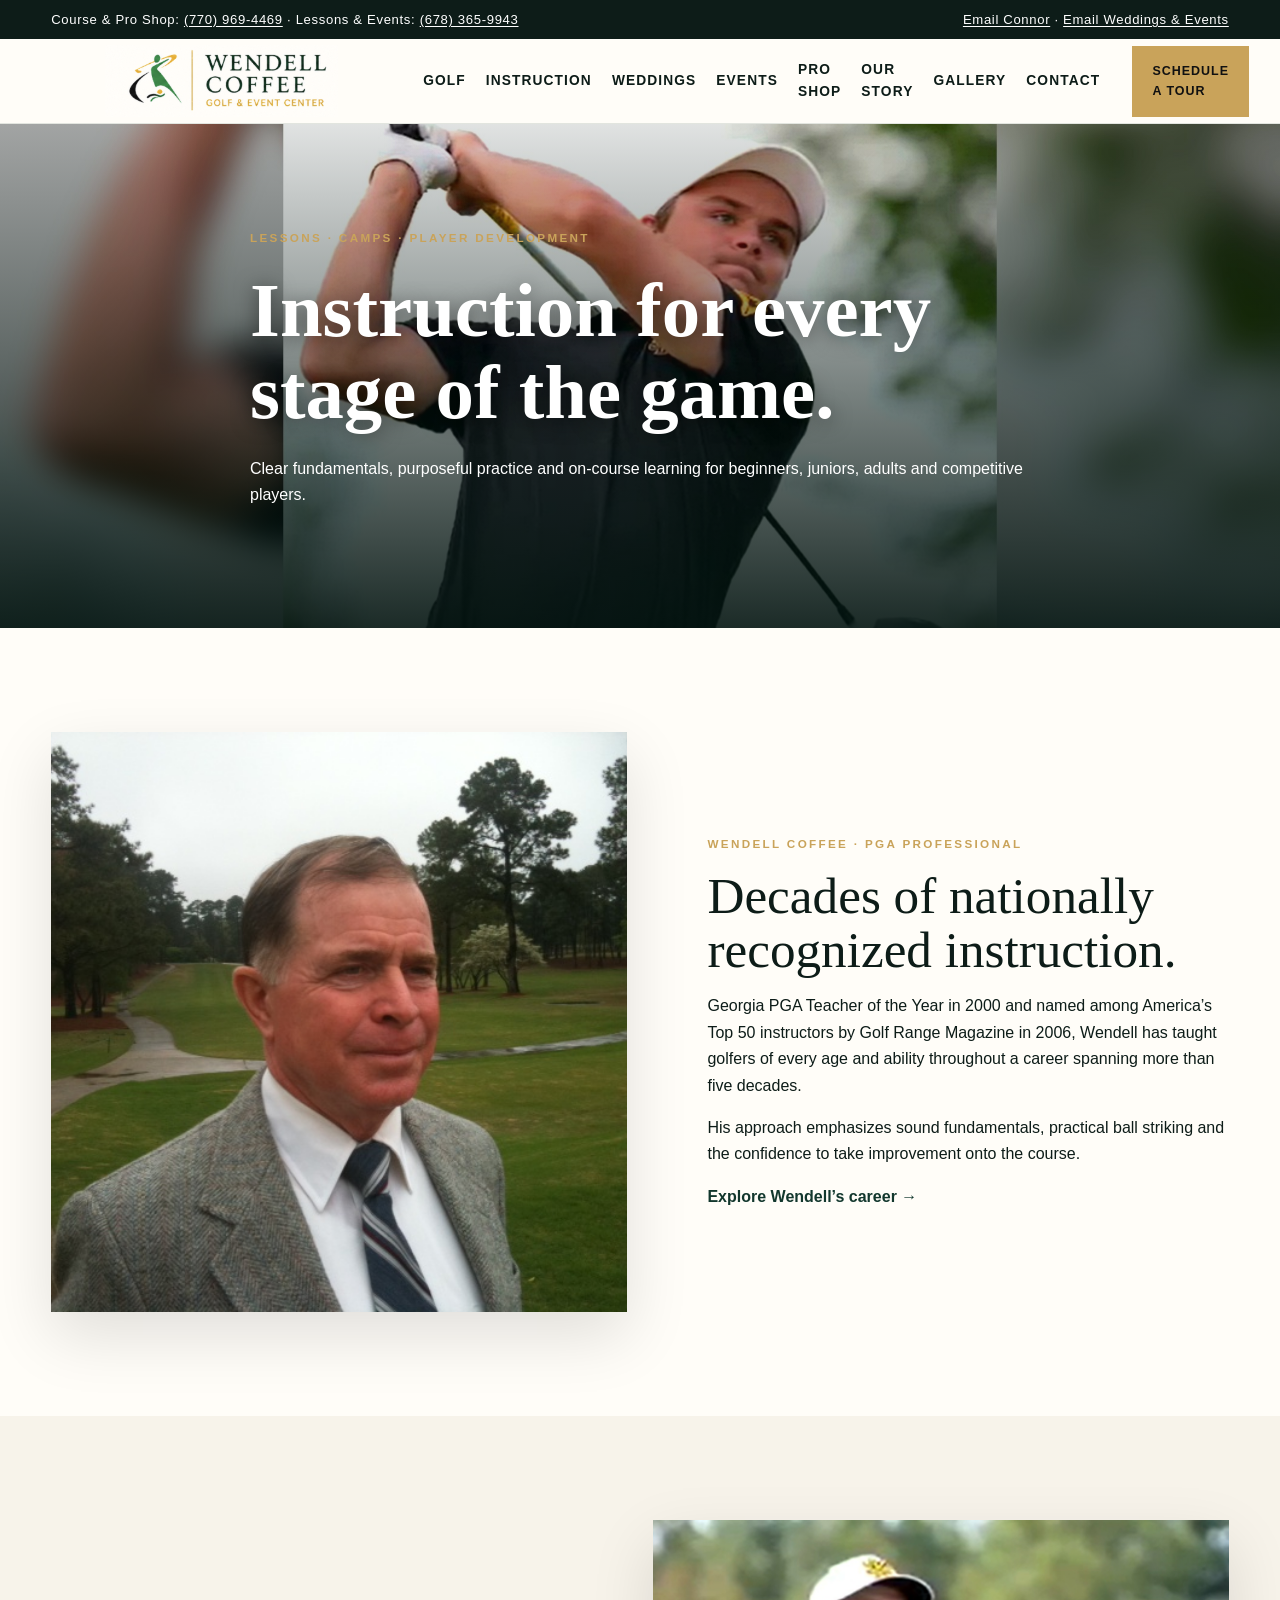
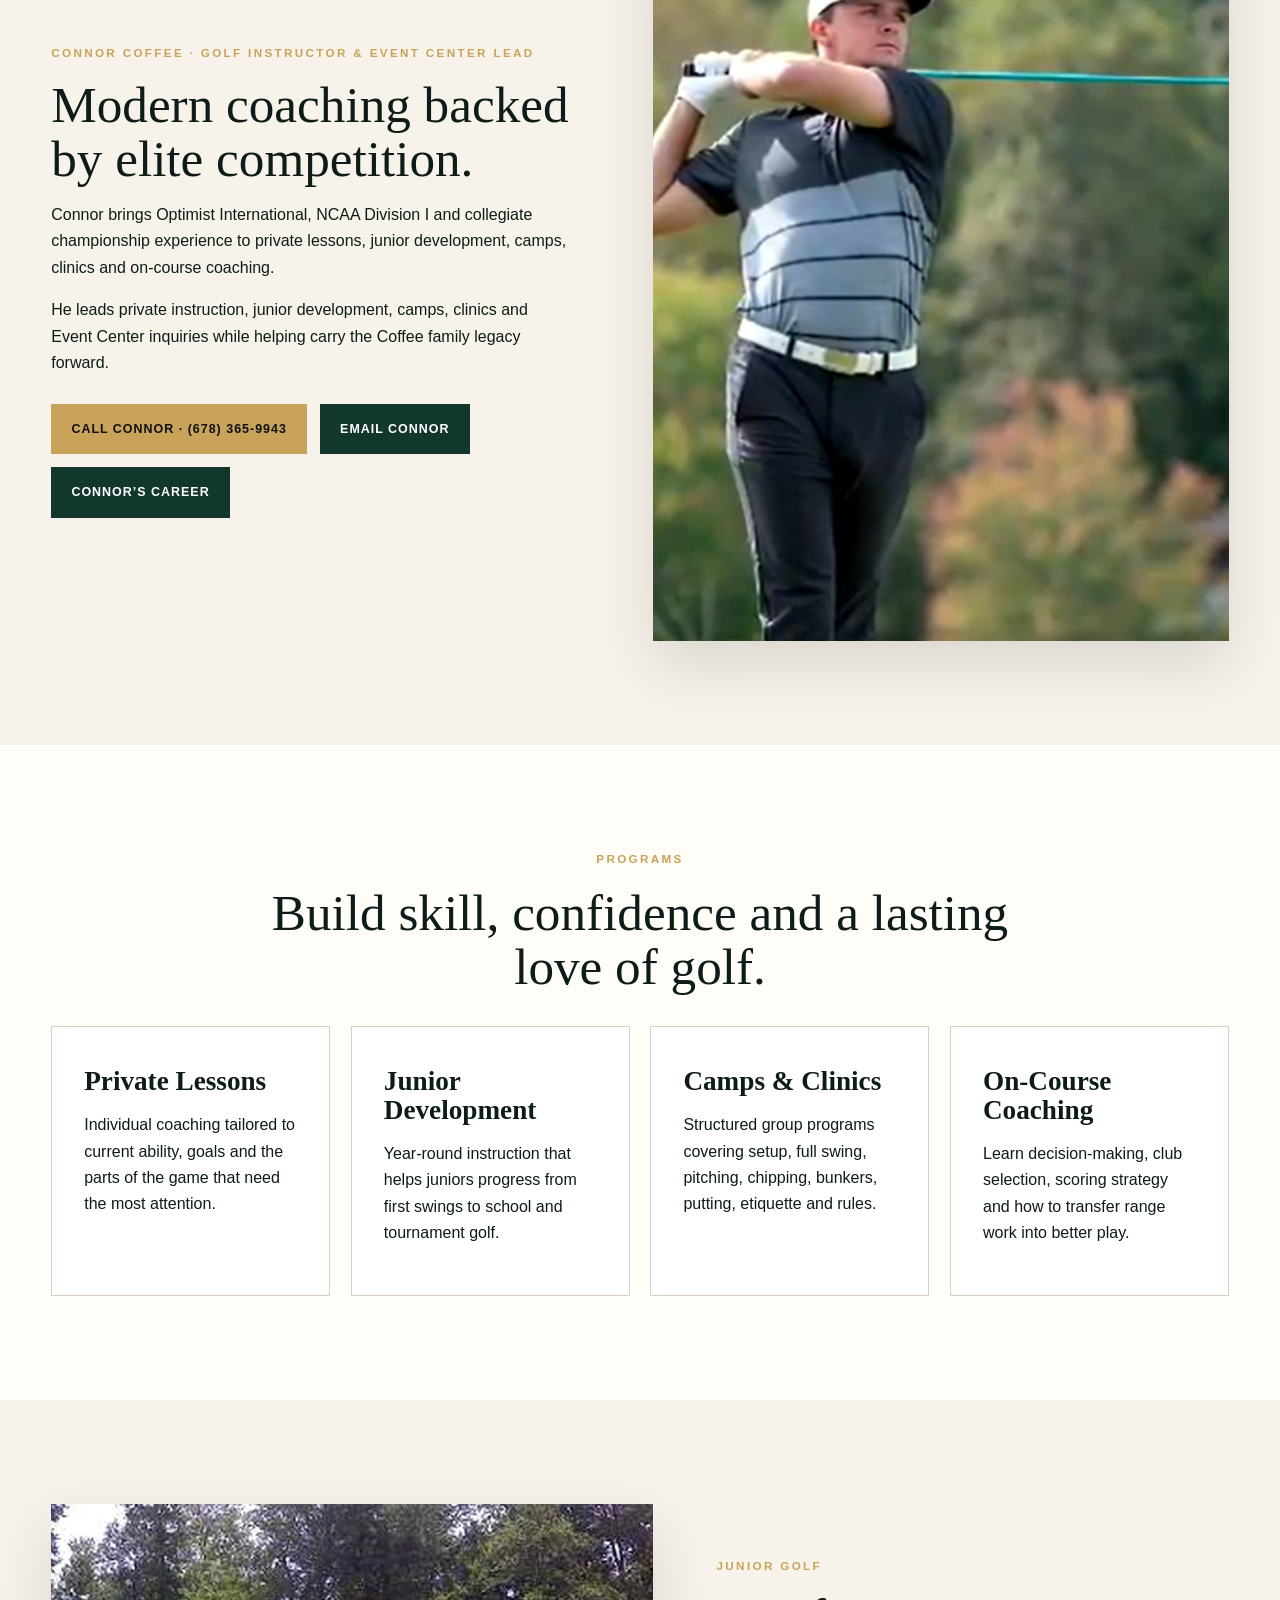
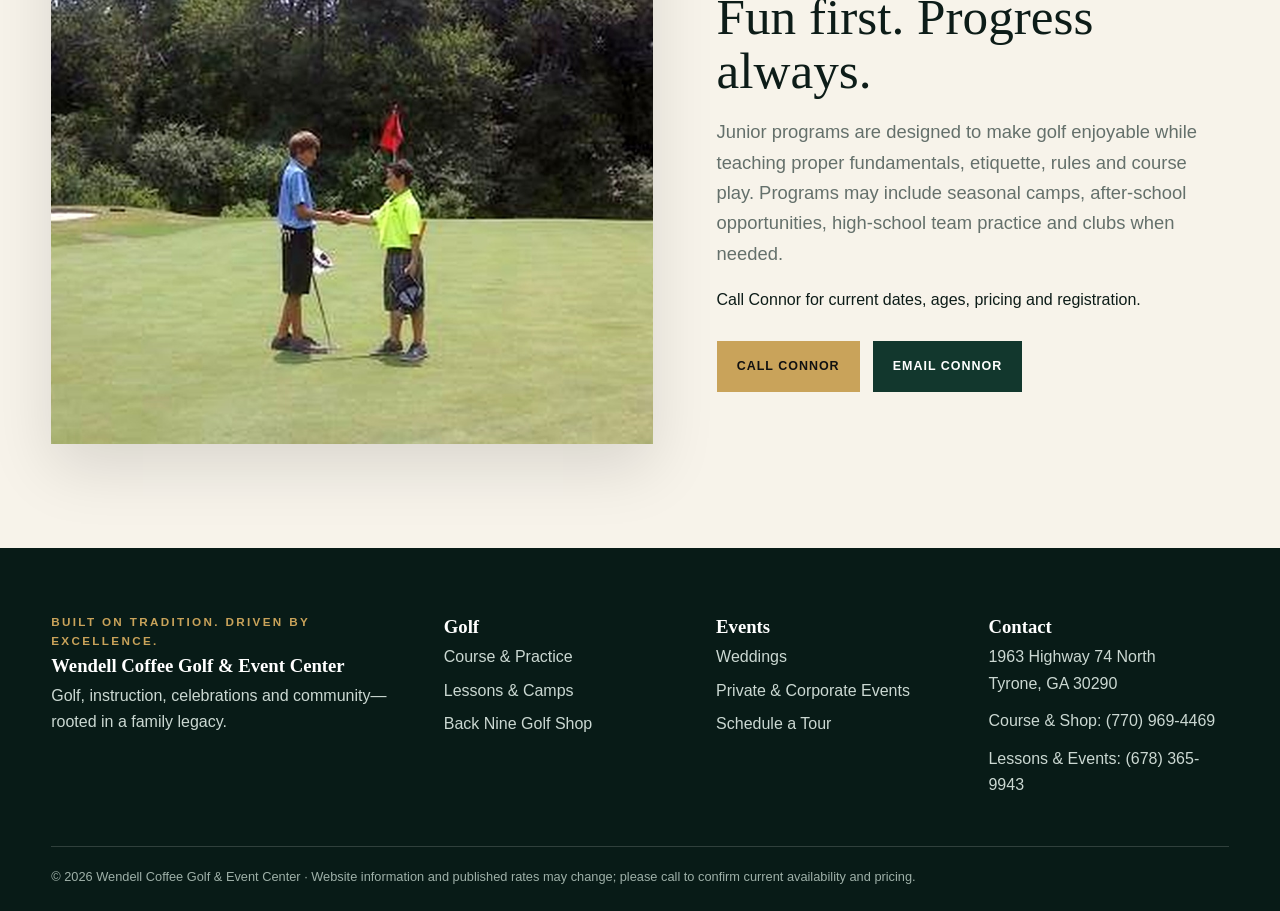
==== commit d8130bb7: "Update website to Project Legacy v27" ====
--- a/academy.html
+++ b/academy.html
@@ -1,5 +1,5 @@
-<!doctype html><html lang="en"><head><meta charset="utf-8"><meta name="viewport" content="width=device-width,initial-scale=1"><title>Golf Instruction & Junior Golf | Wendell Coffee Golf Center</title><meta name="description" content="Private golf lessons, junior golf, camps, clinics and on-course coaching led by Wendell and Connor Coffee."><link rel="stylesheet" href="assets/css/site.css?v=23"></head><body class=""><div class="top"><div class="wrap"><div class="top-contact"><span>Course &amp; Pro Shop: <a href="tel:17709694469">(770) 969-4469</a></span><span>Lessons &amp; Camps: Call/Text/Email <a href="tel:16783659943">(678) 365-9943</a> - <a href="mailto:connor.coffee.golf.lessons@gmail.com?subject=Lessons%20or%20Camp%20Inquiry">Email</a></span><span>Weddings &amp; Events: Call/Text/Email <a href="tel:16783659943">(678) 365-9943</a> - <a href="mailto:coffee.event.center@gmail.com?subject=Wedding%20or%20Event%20Inquiry">Email</a></span></div></div></div><header class="header"><div class="wrap nav"><a class="brand brand-option3" href="index.html"><img src="assets/images/logo-option3-approved.png" alt="Wendell Coffee Golf &amp; Event Center"></a><button class="menuBtn" aria-label="Open navigation">Menu</button><nav class="links"><a href="golf.html">Golf</a><a href="academy.html">Instruction</a><a href="weddings.html">Weddings</a><a href="events.html">Events</a><a href="pro-shop.html">Pro Shop</a><a href="legacy.html">Our Story</a><a href="gallery.html">Gallery</a><a href="contact.html">Contact</a></nav><a class="btn gold" href="mailto:coffee.event.center@gmail.com?subject=Schedule%20a%20Tour">Schedule a Tour</a></div></header><section class="pagehero academy-hero" style="background-image:url('assets/images/academy-hero-v4.jpg')"><div class="wrap content"><div class="eyebrow">Lessons · Camps · Player Development</div><h1>Instruction for every stage of the game.</h1><p>Clear fundamentals, purposeful practice and on-course learning for beginners, juniors, adults and competitive players.</p></div></section>
+<!doctype html><html lang="en"><head><meta charset="utf-8"><meta name="viewport" content="width=device-width,initial-scale=1"><title>Golf Instruction & Junior Golf | Wendell Coffee Golf Center</title><meta name="description" content="Private golf lessons, junior golf, camps, clinics and on-course coaching led by Wendell and Connor Coffee."><link rel="stylesheet" href="assets/css/site.css?v=25"></head><body class=""><div class="top"><div class="wrap"><span>Course & Pro Shop: <a href="tel:17709694469">(770) 969-4469</a> · Lessons & Events: <a href="tel:16783659943">(678) 365-9943</a></span><span><a href="mailto:connor.coffee.golf.lessons@gmail.com">Email Connor</a> · <a href="mailto:coffee.event.center@gmail.com">Email Weddings & Events</a></span></div></div><header class="header"><div class="wrap nav"><a class="brand brand-option3" href="index.html"><img src="assets/images/logo-option3-approved.png" alt="Wendell Coffee Golf &amp; Event Center"></a><button class="menuBtn" aria-label="Open navigation">Menu</button><nav class="links"><a href="golf.html">Golf</a><a href="academy.html">Instruction</a><a href="weddings.html">Weddings</a><a href="events.html">Events</a><a href="pro-shop.html">Pro Shop</a><a href="legacy.html">Our Story</a><a href="gallery.html">Gallery</a><a href="contact.html">Contact</a></nav><a class="btn gold" href="contact.html#inquiry">Schedule a Tour</a></div></header><section class="pagehero academy-hero" style="background-image:url('assets/images/academy-hero-v4.jpg')"><div class="wrap content"><div class="eyebrow">Lessons · Camps · Player Development</div><h1>Instruction for every stage of the game.</h1><p>Clear fundamentals, purposeful practice and on-course learning for beginners, juniors, adults and competitive players.</p></div></section>
 <section class="section"><div class="wrap split"><img class="portrait" src="assets/images/wendell-headshot-new.jpg" alt="Wendell Coffee teaching golf"><div><div class="eyebrow">Wendell Coffee · PGA Professional</div><h2>Decades of nationally recognized instruction.</h2><p>Georgia PGA Teacher of the Year in 2000 and named among America’s Top 50 instructors by Golf Range Magazine in 2006, Wendell has taught golfers of every age and ability throughout a career spanning more than five decades.</p><p>His approach emphasizes sound fundamentals, practical ball striking and the confidence to take improvement onto the course.</p><a class="textlink" href="legacy.html#wendell">Explore Wendell’s career →</a></div></div></section>
-<section class="section soft"><div class="wrap split reverse"><div><div class="eyebrow">Connor Coffee · Golf Instructor & Event Center Lead</div><h2>Modern coaching backed by elite competition.</h2><p>Connor brings Optimist International, NCAA Division I and collegiate championship experience to private lessons, junior development, camps, clinics and on-course coaching.</p><p>He leads private instruction, junior development, camps, clinics and Event Center inquiries while helping carry the Coffee family legacy forward.</p><div class="actions"><a class="btn gold" href="mailto:connor.coffee.golf.lessons@gmail.com?subject=Private%20Lesson%20Inquiry">Email Lessons &amp; Camps</a><a class="btn dark" href="tel:16783659943">Call/Text (678) 365-9943</a><a class="btn dark" href="legacy.html#connor">Connor’s Career</a></div></div><img class="portrait" src="assets/images/connor-legacy-v7.jpg" alt="Connor Coffee competing"></div></section>
+<section class="section soft"><div class="wrap split reverse"><div><div class="eyebrow">Connor Coffee · Golf Instructor & Event Center Lead</div><h2>Modern coaching backed by elite competition.</h2><p>Connor brings Optimist International, NCAA Division I and collegiate championship experience to private lessons, junior development, camps, clinics and on-course coaching.</p><p>He leads private instruction, junior development, camps, clinics and Event Center inquiries while helping carry the Coffee family legacy forward.</p><div class="actions"><a class="btn gold" href="tel:16783659943">Call Connor · (678) 365-9943</a><a class="btn dark" href="mailto:connor.coffee.golf.lessons@gmail.com">Email Connor</a><a class="btn dark" href="legacy.html#connor">Connor’s Career</a></div></div><img class="portrait" src="assets/images/connor-legacy-v7.jpg" alt="Connor Coffee competing"></div></section>
 <section class="section"><div class="wrap"><div class="eyebrow center">Programs</div><h2 class="center headline">Build skill, confidence and a lasting love of golf.</h2><div class="cards four"><article class="card"><h3>Private Lessons</h3><p>Individual coaching tailored to current ability, goals and the parts of the game that need the most attention.</p></article><article class="card"><h3>Junior Development</h3><p>Year-round instruction that helps juniors progress from first swings to school and tournament golf.</p></article><article class="card"><h3>Camps & Clinics</h3><p>Structured group programs covering setup, full swing, pitching, chipping, bunkers, putting, etiquette and rules.</p></article><article class="card"><h3>On-Course Coaching</h3><p>Learn decision-making, club selection, scoring strategy and how to transfer range work into better play.</p></article></div></div></section>
-<section class="section soft"><div class="wrap media-feature"><div class="media-frame"><img src="assets/images/caden-learning-on-course.jpg" alt="Caden Coffee learning golf as a junior"></div><div><div class="eyebrow">Junior golf</div><h2>Fun first. Progress always.</h2><p class="lead">Junior programs are designed to make golf enjoyable while teaching proper fundamentals, etiquette, rules and course play. Programs may include seasonal camps, after-school opportunities, high-school team practice and clubs when needed.</p><p>Call/Text Connor for current dates, ages, pricing and registration.</p><div class="actions"><a class="btn gold" href="mailto:connor.coffee.golf.lessons@gmail.com?subject=Lessons%20or%20Camp%20Inquiry">Email Lessons &amp; Camps</a><a class="btn dark" href="tel:16783659943">Call/Text (678) 365-9943</a></div></div></div></section><footer class="footer"><div class="wrap"><div class="footergrid"><div><div class="eyebrow">Built on Tradition. Driven by Excellence.</div><h3>Wendell Coffee Golf &amp; Event Center</h3><p>Golf, instruction, celebrations and community—rooted in a family legacy.</p></div><div><h3>Golf</h3><a href="golf.html">Course &amp; Practice</a><a href="academy.html">Lessons &amp; Camps</a><a href="pro-shop.html">Back Nine Golf Shop</a></div><div><h3>Events</h3><a href="weddings.html">Weddings</a><a href="events.html">Private &amp; Corporate Events</a><a href="contact.html">Schedule a Tour</a></div><div><h3>Contact</h3><p>1963 Highway 74 North<br>Tyrone, GA 30290</p><div class="footer-contact"><div><strong>Course &amp; Pro Shop</strong><a href="tel:17709694469">(770) 969-4469</a></div><div><strong>Lessons &amp; Camps</strong><span>Call/Text/Email <a href="tel:16783659943">(678) 365-9943</a> - <a href="mailto:connor.coffee.golf.lessons@gmail.com?subject=Lessons%20or%20Camp%20Inquiry">Email</a></span></div><div><strong>Weddings &amp; Events</strong><span>Call/Text/Email <a href="tel:16783659943">(678) 365-9943</a> - <a href="mailto:coffee.event.center@gmail.com?subject=Wedding%20or%20Event%20Inquiry">Email</a></span></div></div></div></div><div class="copy">© 2026 Wendell Coffee Golf &amp; Event Center · Website information and published rates may change; please call to confirm current availability and pricing.</div></div></footer><div class="mobileCta"><a class="btn gold" href="mailto:connor.coffee.golf.lessons@gmail.com?subject=Lessons%20or%20Camp%20Inquiry">Email Lessons &amp; Camps</a><a class="btn dark" href="tel:16783659943">Call/Text (678) 365-9943</a></div><script src="assets/js/site.js?v=23"></script></body></html>+<section class="section soft"><div class="wrap media-feature"><div class="media-frame"><img src="assets/images/caden-learning-on-course.jpg" alt="Caden Coffee learning golf as a junior"></div><div><div class="eyebrow">Junior golf</div><h2>Fun first. Progress always.</h2><p class="lead">Junior programs are designed to make golf enjoyable while teaching proper fundamentals, etiquette, rules and course play. Programs may include seasonal camps, after-school opportunities, high-school team practice and clubs when needed.</p><p>Call Connor for current dates, ages, pricing and registration.</p><div class="actions"><a class="btn gold" href="tel:16783659943">Call Connor</a><a class="btn dark" href="mailto:connor.coffee.golf.lessons@gmail.com">Email Connor</a></div></div></div></section><footer class="footer"><div class="wrap"><div class="footergrid"><div><div class="eyebrow">Built on Tradition. Driven by Excellence.</div><h3>Wendell Coffee Golf &amp; Event Center</h3><p>Golf, instruction, celebrations and community—rooted in a family legacy.</p></div><div><h3>Golf</h3><a href="golf.html">Course & Practice</a><a href="academy.html">Lessons & Camps</a><a href="pro-shop.html">Back Nine Golf Shop</a></div><div><h3>Events</h3><a href="weddings.html">Weddings</a><a href="events.html">Private & Corporate Events</a><a href="contact.html">Schedule a Tour</a></div><div><h3>Contact</h3><p>1963 Highway 74 North<br>Tyrone, GA 30290</p><a href="tel:17709694469">Course & Shop: (770) 969-4469</a><a href="tel:16783659943">Lessons & Events: (678) 365-9943</a></div></div><div class="copy">© 2026 Wendell Coffee Golf & Event Center · Website information and published rates may change; please call to confirm current availability and pricing.</div></div></footer><div class="mobileCta"><a class="btn gold" href="tel:16783659943">Call Connor</a><a class="btn dark" href="mailto:connor.coffee.golf.lessons@gmail.com">Email Connor</a></div><script src="assets/js/site.js?v=25"></script></body></html>
